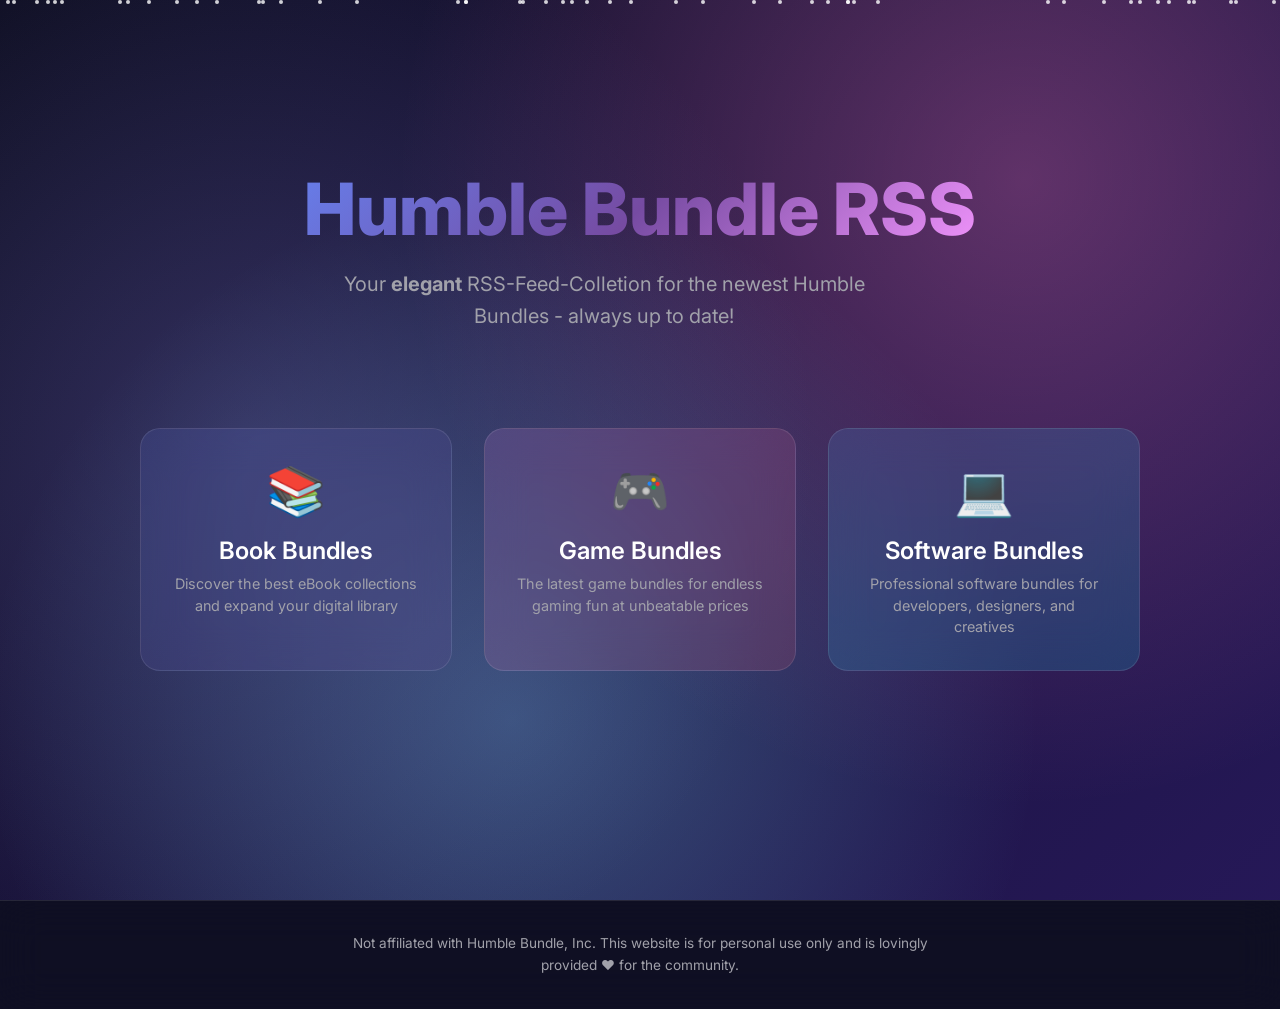
==== docs/index.html @ 6a2f8f42 "Update index.html" ====
<!DOCTYPE html>
<html lang="de">
<head>
    <meta charset="UTF-8">
    <meta name="viewport" content="width=device-width, initial-scale=1.0">
    <title>Humble Bundle RSS Feed</title>
    <link rel="icon" type="image/svg+xml" href="data:image/svg+xml,<svg xmlns='http://www.w3.org/2000/svg' viewBox='0 0 100 100'><defs><linearGradient id='grad' x1='0%25' y1='0%25' x2='100%25' y2='100%25'><stop offset='0%25' style='stop-color:%23667eea;stop-opacity:1' /><stop offset='50%25' style='stop-color:%23764ba2;stop-opacity:1' /><stop offset='100%25' style='stop-color:%23f093fb;stop-opacity:1' /></linearGradient></defs><circle cx='50' cy='50' r='45' fill='url(%23grad)'/><text x='50' y='65' font-family='Arial,sans-serif' font-size='35' font-weight='bold' text-anchor='middle' fill='white'>📡</text></svg>">
    <link rel="alternate icon" type="image/png" href="[data-uri]">
    <link rel="apple-touch-icon" sizes="180x180" href="[data-uri]">
    
    <link href="https://fonts.googleapis.com/css2?family=Inter:wght@300;400;500;600;700;800&display=swap" rel="stylesheet">
    <style>
        * {
            margin: 0;
            padding: 0;
            box-sizing: border-box;
        }

        :root {
            --primary: #6366f1;
            --secondary: #8b5cf6;
            --accent: #06b6d4;
            --bg-dark: #0f0f23;
            --bg-card: rgba(255, 255, 255, 0.08);
            --text-primary: #ffffff;
            --text-secondary: #a1a1aa;
            --gradient-1: linear-gradient(135deg, #667eea 0%, #764ba2 100%);
            --gradient-2: linear-gradient(135deg, #f093fb 0%, #f5576c 100%);
            --gradient-3: linear-gradient(135deg, #4facfe 0%, #00f2fe 100%);
        }

        body {
            font-family: 'Inter', sans-serif;
            background: var(--bg-dark);
            color: var(--text-primary);
            overflow-x: hidden;
            min-height: 100vh;
            position: relative;
        }

        /* Animated Background */
        .bg-animation {
            position: fixed;
            top: 0;
            left: 0;
            width: 100%;
            height: 100%;
            z-index: -1;
            background: linear-gradient(-45deg, #0f0f23, #1a1a3a, #2d1b69, #0f0f23);
            background-size: 400% 400%;
            animation: gradientShift 15s ease infinite;
        }

        .bg-animation::before {
            content: '';
            position: absolute;
            top: 0;
            left: 0;
            width: 100%;
            height: 100%;
            background-image: 
                radial-gradient(circle at 20% 50%, rgba(120, 119, 198, 0.3) 0%, transparent 50%),
                radial-gradient(circle at 80% 20%, rgba(255, 119, 198, 0.3) 0%, transparent 50%),
                radial-gradient(circle at 40% 80%, rgba(120, 219, 255, 0.3) 0%, transparent 50%);
            animation: float 20s ease-in-out infinite;
        }

        @keyframes gradientShift {
            0% { background-position: 0% 50%; }
            50% { background-position: 100% 50%; }
            100% { background-position: 0% 50%; }
        }

        @keyframes float {
            0%, 100% { transform: translateY(0px) rotate(0deg); }
            33% { transform: translateY(-20px) rotate(1deg); }
            66% { transform: translateY(10px) rotate(-1deg); }
        }

        /* Floating Particles */
        .particles {
            position: fixed;
            top: 0;
            left: 0;
            width: 100%;
            height: 100%;
            z-index: -1;
        }

        .particle {
            position: absolute;
            width: 4px;
            height: 4px;
            background: rgba(255, 255, 255, 0.8);
            border-radius: 50%;
            animation: floatParticle 10s linear infinite;
        }

        @keyframes floatParticle {
            0% {
                transform: translateY(100vh) rotate(0deg);
                opacity: 0;
            }
            10% {
                opacity: 1;
            }
            90% {
                opacity: 1;
            }
            100% {
                transform: translateY(-100px) rotate(360deg);
                opacity: 0;
            }
        }

        /* Main Container */
        .container {
            min-height: 100vh;
            display: flex;
            flex-direction: column;
            align-items: center;
            justify-content: center;
            padding: 2rem;
            position: relative;
        }

        /* Header */
        .header {
            text-align: center;
            margin-bottom: 4rem;
            position: relative;
        }

        .logo {
            font-size: clamp(2.5rem, 8vw, 4.5rem);
            font-weight: 800;
            background: linear-gradient(135deg, #667eea 0%, #764ba2 50%, #f093fb 100%);
            background-clip: text;
            -webkit-background-clip: text;
            -webkit-text-fill-color: transparent;
            margin-bottom: 1rem;
            animation: glow 3s ease-in-out infinite alternate;
            position: relative;
        }

        .logo::after {
            content: '';
            position: absolute;
            top: 0;
            left: 0;
            right: 0;
            bottom: 0;
            background: linear-gradient(135deg, #667eea 0%, #764ba2 50%, #f093fb 100%);
            background-clip: text;
            -webkit-background-clip: text;
            -webkit-text-fill-color: transparent;
            filter: blur(20px);
            opacity: 0.5;
            z-index: -1;
        }

        @keyframes glow {
            0% { text-shadow: 0 0 20px rgba(102, 126, 234, 0.5); }
            100% { text-shadow: 0 0 40px rgba(102, 126, 234, 0.8), 0 0 60px rgba(118, 75, 162, 0.6); }
        }

        .subtitle {
            font-size: clamp(1rem, 4vw, 1.25rem);
            color: var(--text-secondary);
            margin-bottom: 2rem;
            font-weight: 400;
            line-height: 1.6;
            max-width: 600px;
        }

        /* RSS Cards */
        .rss-grid {
            display: grid;
            grid-template-columns: repeat(auto-fit, minmax(280px, 1fr));
            gap: 2rem;
            max-width: 1000px;
            width: 100%;
            margin-bottom: 4rem;
        }

        .rss-card {
            background: var(--bg-card);
            backdrop-filter: blur(20px);
            border: 1px solid rgba(255, 255, 255, 0.1);
            border-radius: 20px;
            padding: 2rem;
            text-align: center;
            position: relative;
            overflow: hidden;
            transition: all 0.4s cubic-bezier(0.25, 0.46, 0.45, 0.94);
            cursor: pointer;
            text-decoration: none;
            color: inherit;
        }

        .rss-card::before {
            content: '';
            position: absolute;
            top: 0;
            left: 0;
            right: 0;
            bottom: 0;
            background: linear-gradient(135deg, rgba(102, 126, 234, 0.1) 0%, rgba(118, 75, 162, 0.1) 50%, rgba(240, 147, 251, 0.1) 100%);
            opacity: 0;
            transition: opacity 0.4s ease;
            z-index: -1;
        }

        .rss-card:hover::before {
            opacity: 1;
        }

        .rss-card:hover {
            transform: translateY(-10px) scale(1.02);
            border-color: rgba(102, 126, 234, 0.5);
            box-shadow: 
                0 20px 40px rgba(0, 0, 0, 0.3),
                0 0 0 1px rgba(102, 126, 234, 0.2),
                inset 0 0 0 1px rgba(255, 255, 255, 0.1);
        }

        .rss-card:nth-child(1) {
            background: linear-gradient(135deg, rgba(102, 126, 234, 0.15) 0%, rgba(118, 75, 162, 0.15) 100%);
        }

        .rss-card:nth-child(2) {
            background: linear-gradient(135deg, rgba(240, 147, 251, 0.15) 0%, rgba(245, 87, 108, 0.15) 100%);
        }

        .rss-card:nth-child(3) {
            background: linear-gradient(135deg, rgba(79, 172, 254, 0.15) 0%, rgba(0, 242, 254, 0.15) 100%);
        }

        .card-icon {
            font-size: 3rem;
            margin-bottom: 1rem;
            display: block;
            animation: bounce 2s infinite;
        }

        @keyframes bounce {
            0%, 20%, 50%, 80%, 100% { transform: translateY(0); }
            40% { transform: translateY(-10px); }
            60% { transform: translateY(-5px); }
        }

        .card-title {
            font-size: 1.5rem;
            font-weight: 600;
            margin-bottom: 0.5rem;
            color: var(--text-primary);
        }

        .card-description {
            color: var(--text-secondary);
            font-size: 0.9rem;
            line-height: 1.5;
        }

        /* Footer */
        .footer {
            position: relative;
            padding: 2rem;
            text-align: center;
            border-top: 1px solid rgba(255, 255, 255, 0.1);
            backdrop-filter: blur(20px);
            width: 100%;
            margin-top: auto;
        }

        .footer-text {
            color: var(--text-secondary);
            font-size: 0.85rem;
            max-width: 600px;
            margin: 0 auto;
            line-height: 1.6;
        }

        /* Responsive Design */
        @media (max-width: 768px) {
            .container {
                padding: 1rem;
            }
            
            .rss-grid {
                grid-template-columns: 1fr;
                gap: 1.5rem;
            }
            
            .rss-card {
                padding: 1.5rem;
            }
        }

        /* Scroll Animations */
        @keyframes fadeInUp {
            from {
                opacity: 0;
                transform: translateY(30px);
            }
            to {
                opacity: 1;
                transform: translateY(0);
            }
        }

        .fade-in-up {
            animation: fadeInUp 0.8s ease-out forwards;
        }

        /* Additional Visual Effects */
        .glow-effect {
            position: relative;
        }

        .glow-effect::after {
            content: '';
            position: absolute;
            top: -2px;
            left: -2px;
            right: -2px;
            bottom: -2px;
            background: linear-gradient(45deg, #667eea, #764ba2, #f093fb, #667eea);
            border-radius: 22px;
            z-index: -1;
            opacity: 0;
            transition: opacity 0.4s ease;
            animation: rotate 4s linear infinite;
        }

        .rss-card:hover .glow-effect::after {
            opacity: 0.7;
        }

        @keyframes rotate {
            0% { transform: rotate(0deg); }
            100% { transform: rotate(360deg); }
        }
    </style>
</head>
<body>
    <div class="bg-animation"></div>
    
    <div class="particles" id="particles"></div>

    <div class="container">
        <header class="header fade-in-up">
            <h1 class="logo">Humble Bundle RSS</h1>
            <p class="subtitle">
                Your <strong>elegant</strong> RSS-Feed-Colletion for the newest 
                Humble Bundles - always up to date!
            </p>
        </header>

        <div class="rss-grid">
            <a href="./books.rss" class="rss-card glow-effect fade-in-up">
                <span class="card-icon">📚</span>
                <h3 class="card-title">Book Bundles</h3>
                <p class="card-description">
                    Discover the best eBook collections and expand your digital library
                </p>
            </a>

            <a href="./games.rss" class="rss-card glow-effect fade-in-up">
                <span class="card-icon">🎮</span>
                <h3 class="card-title">Game Bundles</h3>
                <p class="card-description">
                    The latest game bundles for endless gaming fun at unbeatable prices
                </p>
            </a>

            <a href="./software.rss" class="rss-card glow-effect fade-in-up">
                <span class="card-icon">💻</span>
                <h3 class="card-title">Software Bundles</h3>
                <p class="card-description">
                    Professional software bundles for developers, designers, and creatives
                </p>
            </a>
        </div>
    </div>

    <footer class="footer">
        <p class="footer-text">
            Not affiliated with Humble Bundle, Inc. This website is for personal use only
            and is lovingly provided ❤️ for the community.
        </p>
    </footer>

    <script>
        // Animated Particles
        function createParticles() {
            const particlesContainer = document.getElementById('particles');
            const particleCount = 50;

            for (let i = 0; i < particleCount; i++) {
                const particle = document.createElement('div');
                particle.className = 'particle';
                particle.style.left = Math.random() * 100 + '%';
                particle.style.animationDelay = Math.random() * 10 + 's';
                particle.style.animationDuration = (Math.random() * 10 + 5) + 's';
                particlesContainer.appendChild(particle);
            }
        }

        // Scroll Animations
        function animateOnScroll() {
            const elements = document.querySelectorAll('.fade-in-up');
            const observer = new IntersectionObserver((entries) => {
                entries.forEach(entry => {
                    if (entry.isIntersecting) {
                        entry.target.style.animationPlayState = 'running';
                    }
                });
            });

            elements.forEach(el => {
                observer.observe(el);
            });
        }

        // Parallax Effect for Background
        function parallaxEffect() {
            const bgAnimation = document.querySelector('.bg-animation');
            let ticking = false;

            function updateParallax() {
                const scrolled = window.pageYOffset;
                const parallax = scrolled * 0.5;
                bgAnimation.style.transform = `translateY(${parallax}px)`;
                ticking = false;
            }

            function requestTick() {
                if (!ticking) {
                    requestAnimationFrame(updateParallax);
                    ticking = true;
                }
            }

            window.addEventListener('scroll', requestTick);
        }

        // Mouse Movement Effect
        function mouseMovementEffect() {
            const cards = document.querySelectorAll('.rss-card');
            
            cards.forEach(card => {
                card.addEventListener('mousemove', (e) => {
                    const rect = card.getBoundingClientRect();
                    const x = e.clientX - rect.left;
                    const y = e.clientY - rect.top;
                    
                    const centerX = rect.width / 2;
                    const centerY = rect.height / 2;
                    
                    const rotateX = (y - centerY) / 10;
                    const rotateY = (centerX - x) / 10;
                    
                    card.style.transform = `perspective(1000px) rotateX(${rotateX}deg) rotateY(${rotateY}deg) translateY(-10px) scale(1.02)`;
                });
                
                card.addEventListener('mouseleave', () => {
                    card.style.transform = '';
                });
            });
        }

        // Initialize all effects
        document.addEventListener('DOMContentLoaded', () => {
            createParticles();
            animateOnScroll();
            parallaxEffect();
            mouseMovementEffect();
        });

        // Performance optimization
        let resizeTimer;
        window.addEventListener('resize', () => {
            clearTimeout(resizeTimer);
            resizeTimer = setTimeout(() => {
                // Reinitialize effects on resize if needed
            }, 250);
        });
    </script>
</body>
</html>
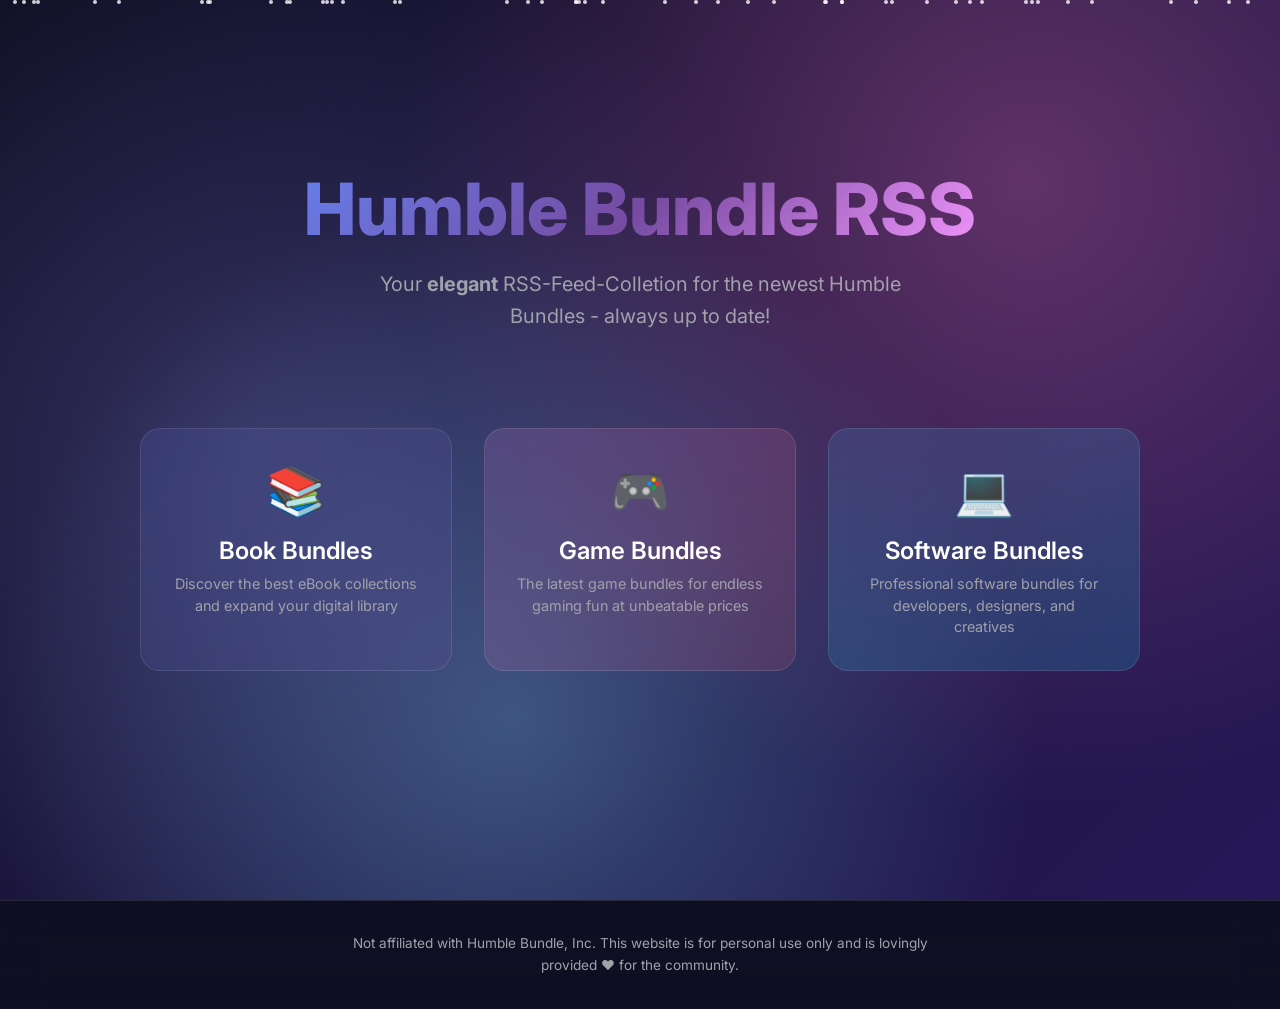
==== commit 49f8ceb3: "Update index.html" ====
--- a/docs/index.html
+++ b/docs/index.html
@@ -171,6 +171,9 @@
             font-weight: 400;
             line-height: 1.6;
             max-width: 600px;
+            margin-left: auto;
+            margin-right: auto;
+            text-align:center;
         }
 
         /* RSS Cards */
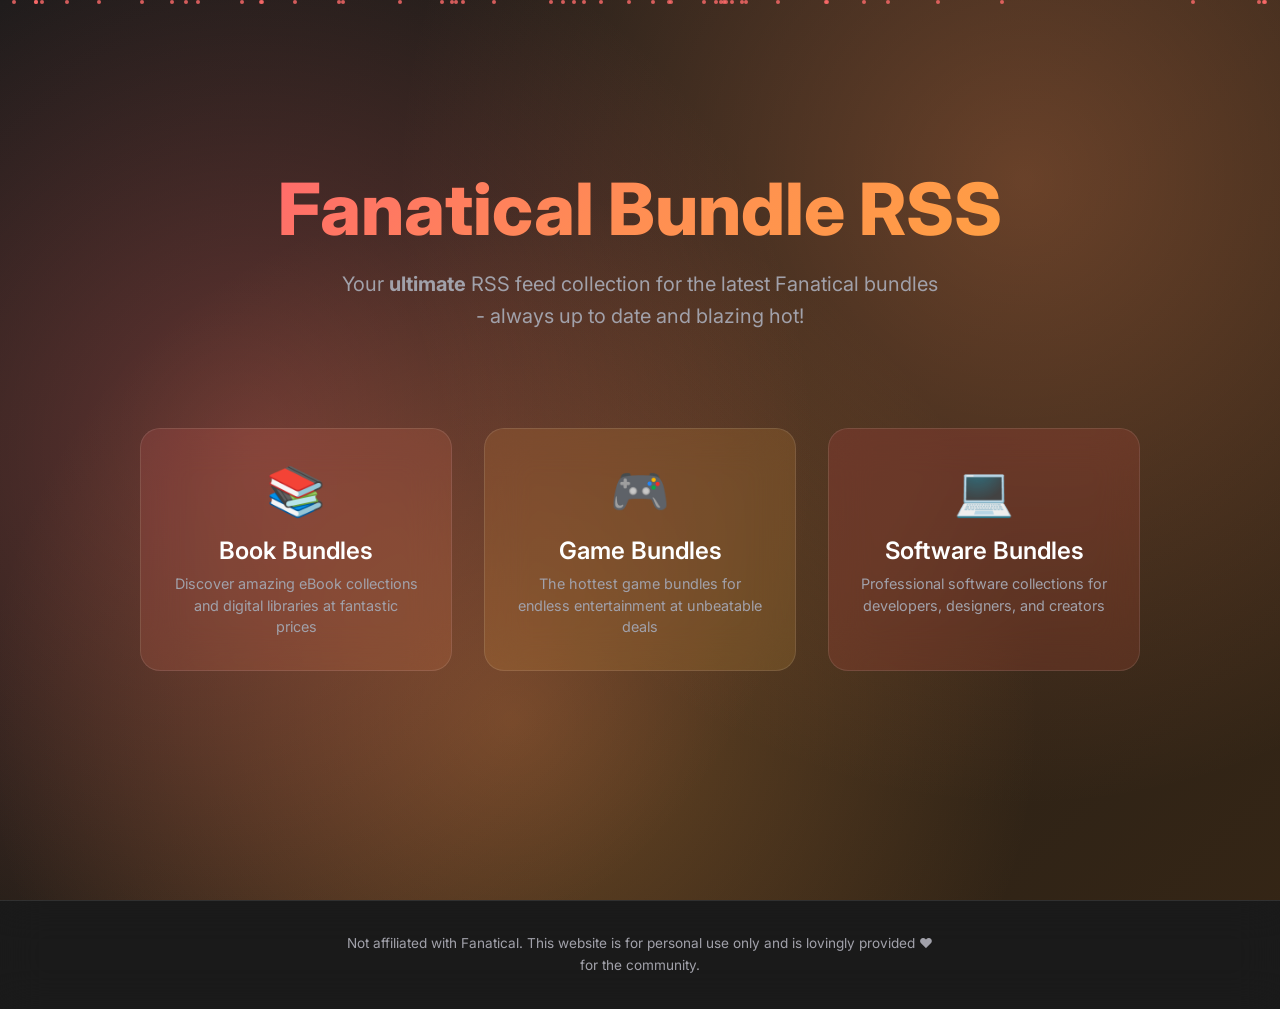
==== commit 507d5c1f: "Update index.html" ====
--- a/docs/index.html
+++ b/docs/index.html
@@ -1,10 +1,10 @@
 <!DOCTYPE html>
-<html lang="de">
+<html lang="en">
 <head>
     <meta charset="UTF-8">
     <meta name="viewport" content="width=device-width, initial-scale=1.0">
-    <title>Humble Bundle RSS Feed</title>
-    <link rel="icon" type="image/svg+xml" href="data:image/svg+xml,<svg xmlns='http://www.w3.org/2000/svg' viewBox='0 0 100 100'><defs><linearGradient id='grad' x1='0%25' y1='0%25' x2='100%25' y2='100%25'><stop offset='0%25' style='stop-color:%23667eea;stop-opacity:1' /><stop offset='50%25' style='stop-color:%23764ba2;stop-opacity:1' /><stop offset='100%25' style='stop-color:%23f093fb;stop-opacity:1' /></linearGradient></defs><circle cx='50' cy='50' r='45' fill='url(%23grad)'/><text x='50' y='65' font-family='Arial,sans-serif' font-size='35' font-weight='bold' text-anchor='middle' fill='white'>📡</text></svg>">
+    <title>Fanatical Bundle RSS Feed</title>
+    <link rel="icon" type="image/svg+xml" href="data:image/svg+xml,<svg xmlns='http://www.w3.org/2000/svg' viewBox='0 0 100 100'><defs><linearGradient id='grad' x1='0%25' y1='0%25' x2='100%25' y2='100%25'><stop offset='0%25' style='stop-color:%23ff6b6b;stop-opacity:1' /><stop offset='50%25' style='stop-color:%23ff8e53;stop-opacity:1' /><stop offset='100%25' style='stop-color:%23ff9f43;stop-opacity:1' /></linearGradient></defs><circle cx='50' cy='50' r='45' fill='url(%23grad)'/><text x='50' y='65' font-family='Arial,sans-serif' font-size='35' font-weight='bold' text-anchor='middle' fill='white'>🔥</text></svg>">
     <link rel="alternate icon" type="image/png" href="[data-uri]">
     <link rel="apple-touch-icon" sizes="180x180" href="[data-uri]">
     
@@ -17,16 +17,16 @@
         }
 
         :root {
-            --primary: #6366f1;
-            --secondary: #8b5cf6;
-            --accent: #06b6d4;
-            --bg-dark: #0f0f23;
+            --primary: #ff6b6b;
+            --secondary: #ff8e53;
+            --accent: #ff9f43;
+            --bg-dark: #1a1a1a;
             --bg-card: rgba(255, 255, 255, 0.08);
             --text-primary: #ffffff;
             --text-secondary: #a1a1aa;
-            --gradient-1: linear-gradient(135deg, #667eea 0%, #764ba2 100%);
-            --gradient-2: linear-gradient(135deg, #f093fb 0%, #f5576c 100%);
-            --gradient-3: linear-gradient(135deg, #4facfe 0%, #00f2fe 100%);
+            --gradient-1: linear-gradient(135deg, #ff6b6b 0%, #ff8e53 100%);
+            --gradient-2: linear-gradient(135deg, #ff9f43 0%, #ffc048 100%);
+            --gradient-3: linear-gradient(135deg, #ff4757 0%, #ff6348 100%);
         }
 
         body {
@@ -46,7 +46,7 @@
             width: 100%;
             height: 100%;
             z-index: -1;
-            background: linear-gradient(-45deg, #0f0f23, #1a1a3a, #2d1b69, #0f0f23);
+            background: linear-gradient(-45deg, #1a1a1a, #2d1b1b, #3d2914, #1a1a1a);
             background-size: 400% 400%;
             animation: gradientShift 15s ease infinite;
         }
@@ -59,9 +59,9 @@
             width: 100%;
             height: 100%;
             background-image: 
-                radial-gradient(circle at 20% 50%, rgba(120, 119, 198, 0.3) 0%, transparent 50%),
-                radial-gradient(circle at 80% 20%, rgba(255, 119, 198, 0.3) 0%, transparent 50%),
-                radial-gradient(circle at 40% 80%, rgba(120, 219, 255, 0.3) 0%, transparent 50%);
+                radial-gradient(circle at 20% 50%, rgba(255, 107, 107, 0.3) 0%, transparent 50%),
+                radial-gradient(circle at 80% 20%, rgba(255, 142, 83, 0.3) 0%, transparent 50%),
+                radial-gradient(circle at 40% 80%, rgba(255, 159, 67, 0.3) 0%, transparent 50%);
             animation: float 20s ease-in-out infinite;
         }
 
@@ -91,7 +91,7 @@
             position: absolute;
             width: 4px;
             height: 4px;
-            background: rgba(255, 255, 255, 0.8);
+            background: rgba(255, 107, 107, 0.8);
             border-radius: 50%;
             animation: floatParticle 10s linear infinite;
         }
@@ -134,7 +134,7 @@
         .logo {
             font-size: clamp(2.5rem, 8vw, 4.5rem);
             font-weight: 800;
-            background: linear-gradient(135deg, #667eea 0%, #764ba2 50%, #f093fb 100%);
+            background: linear-gradient(135deg, #ff6b6b 0%, #ff8e53 50%, #ff9f43 100%);
             background-clip: text;
             -webkit-background-clip: text;
             -webkit-text-fill-color: transparent;
@@ -150,7 +150,7 @@
             left: 0;
             right: 0;
             bottom: 0;
-            background: linear-gradient(135deg, #667eea 0%, #764ba2 50%, #f093fb 100%);
+            background: linear-gradient(135deg, #ff6b6b 0%, #ff8e53 50%, #ff9f43 100%);
             background-clip: text;
             -webkit-background-clip: text;
             -webkit-text-fill-color: transparent;
@@ -160,8 +160,8 @@
         }
 
         @keyframes glow {
-            0% { text-shadow: 0 0 20px rgba(102, 126, 234, 0.5); }
-            100% { text-shadow: 0 0 40px rgba(102, 126, 234, 0.8), 0 0 60px rgba(118, 75, 162, 0.6); }
+            0% { text-shadow: 0 0 20px rgba(255, 107, 107, 0.5); }
+            100% { text-shadow: 0 0 40px rgba(255, 107, 107, 0.8), 0 0 60px rgba(255, 142, 83, 0.6); }
         }
 
         .subtitle {
@@ -173,7 +173,7 @@
             max-width: 600px;
             margin-left: auto;
             margin-right: auto;
-            text-align:center;
+            text-align: center;
         }
 
         /* RSS Cards */
@@ -208,7 +208,7 @@
             left: 0;
             right: 0;
             bottom: 0;
-            background: linear-gradient(135deg, rgba(102, 126, 234, 0.1) 0%, rgba(118, 75, 162, 0.1) 50%, rgba(240, 147, 251, 0.1) 100%);
+            background: linear-gradient(135deg, rgba(255, 107, 107, 0.1) 0%, rgba(255, 142, 83, 0.1) 50%, rgba(255, 159, 67, 0.1) 100%);
             opacity: 0;
             transition: opacity 0.4s ease;
             z-index: -1;
@@ -220,23 +220,23 @@
 
         .rss-card:hover {
             transform: translateY(-10px) scale(1.02);
-            border-color: rgba(102, 126, 234, 0.5);
+            border-color: rgba(255, 107, 107, 0.5);
             box-shadow: 
                 0 20px 40px rgba(0, 0, 0, 0.3),
-                0 0 0 1px rgba(102, 126, 234, 0.2),
+                0 0 0 1px rgba(255, 107, 107, 0.2),
                 inset 0 0 0 1px rgba(255, 255, 255, 0.1);
         }
 
         .rss-card:nth-child(1) {
-            background: linear-gradient(135deg, rgba(102, 126, 234, 0.15) 0%, rgba(118, 75, 162, 0.15) 100%);
+            background: linear-gradient(135deg, rgba(255, 107, 107, 0.15) 0%, rgba(255, 142, 83, 0.15) 100%);
         }
 
         .rss-card:nth-child(2) {
-            background: linear-gradient(135deg, rgba(240, 147, 251, 0.15) 0%, rgba(245, 87, 108, 0.15) 100%);
+            background: linear-gradient(135deg, rgba(255, 159, 67, 0.15) 0%, rgba(255, 192, 72, 0.15) 100%);
         }
 
         .rss-card:nth-child(3) {
-            background: linear-gradient(135deg, rgba(79, 172, 254, 0.15) 0%, rgba(0, 242, 254, 0.15) 100%);
+            background: linear-gradient(135deg, rgba(255, 71, 87, 0.15) 0%, rgba(255, 99, 72, 0.15) 100%);
         }
 
         .card-icon {
@@ -328,7 +328,7 @@
             left: -2px;
             right: -2px;
             bottom: -2px;
-            background: linear-gradient(45deg, #667eea, #764ba2, #f093fb, #667eea);
+            background: linear-gradient(45deg, #ff6b6b, #ff8e53, #ff9f43, #ff6b6b);
             border-radius: 22px;
             z-index: -1;
             opacity: 0;
@@ -353,35 +353,35 @@
 
     <div class="container">
         <header class="header fade-in-up">
-            <h1 class="logo">Humble Bundle RSS</h1>
+            <h1 class="logo">Fanatical Bundle RSS</h1>
             <p class="subtitle">
-                Your <strong>elegant</strong> RSS-Feed-Colletion for the newest 
-                Humble Bundles - always up to date!
+                Your <strong>ultimate</strong> RSS feed collection for the latest 
+                Fanatical bundles - always up to date and blazing hot!
             </p>
         </header>
 
         <div class="rss-grid">
-            <a href="./books.rss" class="rss-card glow-effect fade-in-up">
+            <a href="books.rss" class="rss-card glow-effect fade-in-up">
                 <span class="card-icon">📚</span>
                 <h3 class="card-title">Book Bundles</h3>
                 <p class="card-description">
-                    Discover the best eBook collections and expand your digital library
+                    Discover amazing eBook collections and digital libraries at fantastic prices
                 </p>
             </a>
 
-            <a href="./games.rss" class="rss-card glow-effect fade-in-up">
+            <a href="games.rss" class="rss-card glow-effect fade-in-up">
                 <span class="card-icon">🎮</span>
                 <h3 class="card-title">Game Bundles</h3>
                 <p class="card-description">
-                    The latest game bundles for endless gaming fun at unbeatable prices
+                    The hottest game bundles for endless entertainment at unbeatable deals
                 </p>
             </a>
 
-            <a href="./software.rss" class="rss-card glow-effect fade-in-up">
+            <a href="software.rss" class="rss-card glow-effect fade-in-up">
                 <span class="card-icon">💻</span>
                 <h3 class="card-title">Software Bundles</h3>
                 <p class="card-description">
-                    Professional software bundles for developers, designers, and creatives
+                    Professional software collections for developers, designers, and creators
                 </p>
             </a>
         </div>
@@ -389,7 +389,7 @@
 
     <footer class="footer">
         <p class="footer-text">
-            Not affiliated with Humble Bundle, Inc. This website is for personal use only
+            Not affiliated with Fanatical. This website is for personal use only
             and is lovingly provided ❤️ for the community.
         </p>
     </footer>
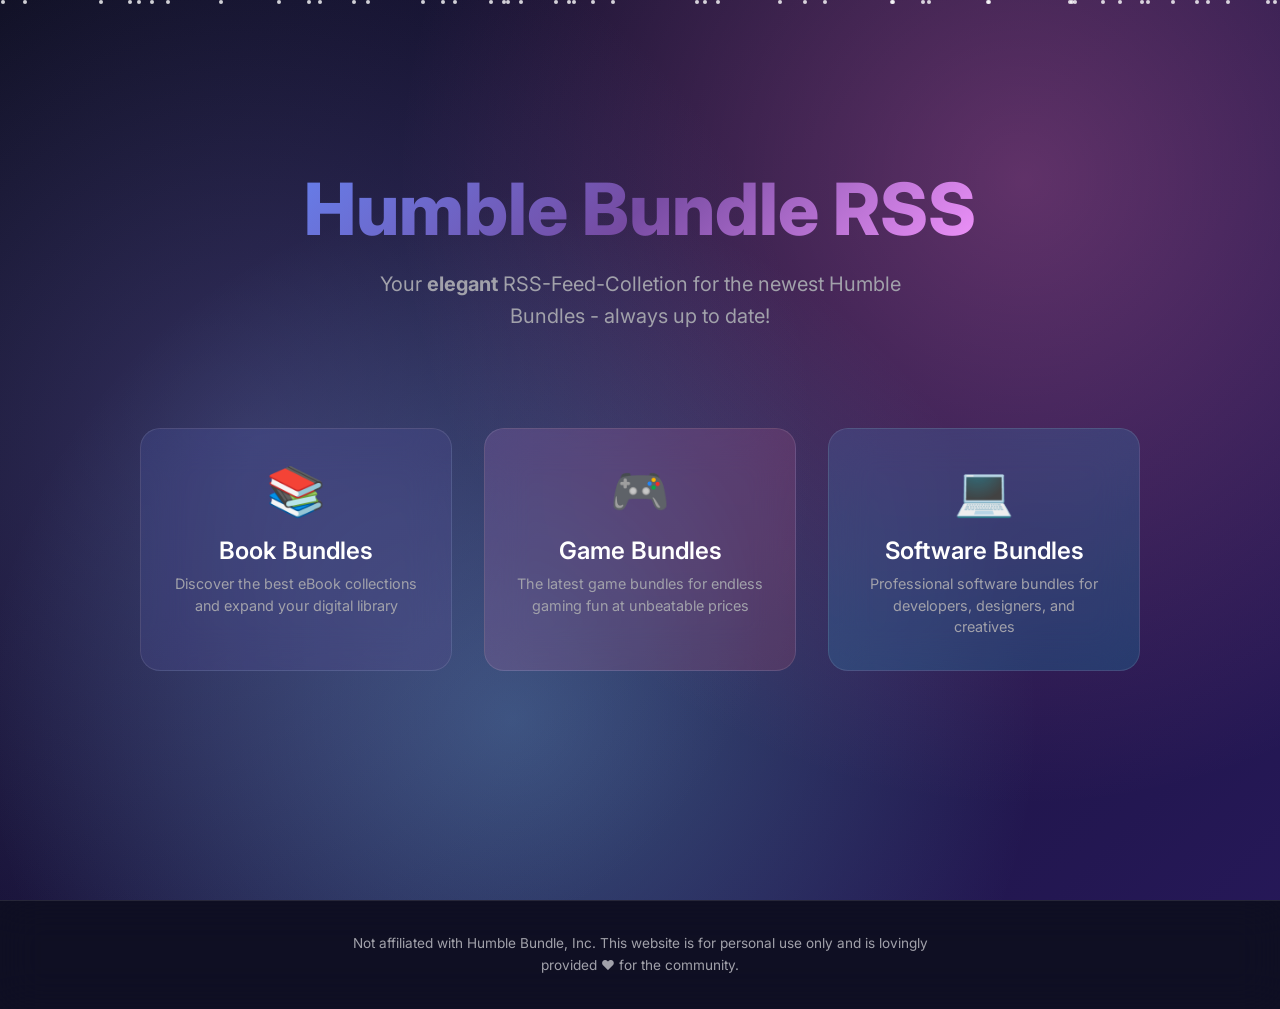
==== commit 02a8b002: "Update index.html" ====
--- a/docs/index.html
+++ b/docs/index.html
@@ -1,10 +1,10 @@
 <!DOCTYPE html>
-<html lang="en">
+<html lang="de">
 <head>
     <meta charset="UTF-8">
     <meta name="viewport" content="width=device-width, initial-scale=1.0">
-    <title>Fanatical Bundle RSS Feed</title>
-    <link rel="icon" type="image/svg+xml" href="data:image/svg+xml,<svg xmlns='http://www.w3.org/2000/svg' viewBox='0 0 100 100'><defs><linearGradient id='grad' x1='0%25' y1='0%25' x2='100%25' y2='100%25'><stop offset='0%25' style='stop-color:%23ff6b6b;stop-opacity:1' /><stop offset='50%25' style='stop-color:%23ff8e53;stop-opacity:1' /><stop offset='100%25' style='stop-color:%23ff9f43;stop-opacity:1' /></linearGradient></defs><circle cx='50' cy='50' r='45' fill='url(%23grad)'/><text x='50' y='65' font-family='Arial,sans-serif' font-size='35' font-weight='bold' text-anchor='middle' fill='white'>🔥</text></svg>">
+    <title>Humble Bundle RSS Feed</title>
+    <link rel="icon" type="image/svg+xml" href="data:image/svg+xml,<svg xmlns='http://www.w3.org/2000/svg' viewBox='0 0 100 100'><defs><linearGradient id='grad' x1='0%25' y1='0%25' x2='100%25' y2='100%25'><stop offset='0%25' style='stop-color:%23667eea;stop-opacity:1' /><stop offset='50%25' style='stop-color:%23764ba2;stop-opacity:1' /><stop offset='100%25' style='stop-color:%23f093fb;stop-opacity:1' /></linearGradient></defs><circle cx='50' cy='50' r='45' fill='url(%23grad)'/><text x='50' y='65' font-family='Arial,sans-serif' font-size='35' font-weight='bold' text-anchor='middle' fill='white'>📡</text></svg>">
     <link rel="alternate icon" type="image/png" href="[data-uri]">
     <link rel="apple-touch-icon" sizes="180x180" href="[data-uri]">
     
@@ -17,16 +17,16 @@
         }
 
         :root {
-            --primary: #ff6b6b;
-            --secondary: #ff8e53;
-            --accent: #ff9f43;
-            --bg-dark: #1a1a1a;
+            --primary: #6366f1;
+            --secondary: #8b5cf6;
+            --accent: #06b6d4;
+            --bg-dark: #0f0f23;
             --bg-card: rgba(255, 255, 255, 0.08);
             --text-primary: #ffffff;
             --text-secondary: #a1a1aa;
-            --gradient-1: linear-gradient(135deg, #ff6b6b 0%, #ff8e53 100%);
-            --gradient-2: linear-gradient(135deg, #ff9f43 0%, #ffc048 100%);
-            --gradient-3: linear-gradient(135deg, #ff4757 0%, #ff6348 100%);
+            --gradient-1: linear-gradient(135deg, #667eea 0%, #764ba2 100%);
+            --gradient-2: linear-gradient(135deg, #f093fb 0%, #f5576c 100%);
+            --gradient-3: linear-gradient(135deg, #4facfe 0%, #00f2fe 100%);
         }
 
         body {
@@ -46,7 +46,7 @@
             width: 100%;
             height: 100%;
             z-index: -1;
-            background: linear-gradient(-45deg, #1a1a1a, #2d1b1b, #3d2914, #1a1a1a);
+            background: linear-gradient(-45deg, #0f0f23, #1a1a3a, #2d1b69, #0f0f23);
             background-size: 400% 400%;
             animation: gradientShift 15s ease infinite;
         }
@@ -59,9 +59,9 @@
             width: 100%;
             height: 100%;
             background-image: 
-                radial-gradient(circle at 20% 50%, rgba(255, 107, 107, 0.3) 0%, transparent 50%),
-                radial-gradient(circle at 80% 20%, rgba(255, 142, 83, 0.3) 0%, transparent 50%),
-                radial-gradient(circle at 40% 80%, rgba(255, 159, 67, 0.3) 0%, transparent 50%);
+                radial-gradient(circle at 20% 50%, rgba(120, 119, 198, 0.3) 0%, transparent 50%),
+                radial-gradient(circle at 80% 20%, rgba(255, 119, 198, 0.3) 0%, transparent 50%),
+                radial-gradient(circle at 40% 80%, rgba(120, 219, 255, 0.3) 0%, transparent 50%);
             animation: float 20s ease-in-out infinite;
         }
 
@@ -91,7 +91,7 @@
             position: absolute;
             width: 4px;
             height: 4px;
-            background: rgba(255, 107, 107, 0.8);
+            background: rgba(255, 255, 255, 0.8);
             border-radius: 50%;
             animation: floatParticle 10s linear infinite;
         }
@@ -134,7 +134,7 @@
         .logo {
             font-size: clamp(2.5rem, 8vw, 4.5rem);
             font-weight: 800;
-            background: linear-gradient(135deg, #ff6b6b 0%, #ff8e53 50%, #ff9f43 100%);
+            background: linear-gradient(135deg, #667eea 0%, #764ba2 50%, #f093fb 100%);
             background-clip: text;
             -webkit-background-clip: text;
             -webkit-text-fill-color: transparent;
@@ -150,7 +150,7 @@
             left: 0;
             right: 0;
             bottom: 0;
-            background: linear-gradient(135deg, #ff6b6b 0%, #ff8e53 50%, #ff9f43 100%);
+            background: linear-gradient(135deg, #667eea 0%, #764ba2 50%, #f093fb 100%);
             background-clip: text;
             -webkit-background-clip: text;
             -webkit-text-fill-color: transparent;
@@ -160,8 +160,8 @@
         }
 
         @keyframes glow {
-            0% { text-shadow: 0 0 20px rgba(255, 107, 107, 0.5); }
-            100% { text-shadow: 0 0 40px rgba(255, 107, 107, 0.8), 0 0 60px rgba(255, 142, 83, 0.6); }
+            0% { text-shadow: 0 0 20px rgba(102, 126, 234, 0.5); }
+            100% { text-shadow: 0 0 40px rgba(102, 126, 234, 0.8), 0 0 60px rgba(118, 75, 162, 0.6); }
         }
 
         .subtitle {
@@ -173,7 +173,7 @@
             max-width: 600px;
             margin-left: auto;
             margin-right: auto;
-            text-align: center;
+            text-align:center;
         }
 
         /* RSS Cards */
@@ -208,7 +208,7 @@
             left: 0;
             right: 0;
             bottom: 0;
-            background: linear-gradient(135deg, rgba(255, 107, 107, 0.1) 0%, rgba(255, 142, 83, 0.1) 50%, rgba(255, 159, 67, 0.1) 100%);
+            background: linear-gradient(135deg, rgba(102, 126, 234, 0.1) 0%, rgba(118, 75, 162, 0.1) 50%, rgba(240, 147, 251, 0.1) 100%);
             opacity: 0;
             transition: opacity 0.4s ease;
             z-index: -1;
@@ -220,23 +220,23 @@
 
         .rss-card:hover {
             transform: translateY(-10px) scale(1.02);
-            border-color: rgba(255, 107, 107, 0.5);
+            border-color: rgba(102, 126, 234, 0.5);
             box-shadow: 
                 0 20px 40px rgba(0, 0, 0, 0.3),
-                0 0 0 1px rgba(255, 107, 107, 0.2),
+                0 0 0 1px rgba(102, 126, 234, 0.2),
                 inset 0 0 0 1px rgba(255, 255, 255, 0.1);
         }
 
         .rss-card:nth-child(1) {
-            background: linear-gradient(135deg, rgba(255, 107, 107, 0.15) 0%, rgba(255, 142, 83, 0.15) 100%);
+            background: linear-gradient(135deg, rgba(102, 126, 234, 0.15) 0%, rgba(118, 75, 162, 0.15) 100%);
         }
 
         .rss-card:nth-child(2) {
-            background: linear-gradient(135deg, rgba(255, 159, 67, 0.15) 0%, rgba(255, 192, 72, 0.15) 100%);
+            background: linear-gradient(135deg, rgba(240, 147, 251, 0.15) 0%, rgba(245, 87, 108, 0.15) 100%);
         }
 
         .rss-card:nth-child(3) {
-            background: linear-gradient(135deg, rgba(255, 71, 87, 0.15) 0%, rgba(255, 99, 72, 0.15) 100%);
+            background: linear-gradient(135deg, rgba(79, 172, 254, 0.15) 0%, rgba(0, 242, 254, 0.15) 100%);
         }
 
         .card-icon {
@@ -328,7 +328,7 @@
             left: -2px;
             right: -2px;
             bottom: -2px;
-            background: linear-gradient(45deg, #ff6b6b, #ff8e53, #ff9f43, #ff6b6b);
+            background: linear-gradient(45deg, #667eea, #764ba2, #f093fb, #667eea);
             border-radius: 22px;
             z-index: -1;
             opacity: 0;
@@ -353,35 +353,35 @@
 
     <div class="container">
         <header class="header fade-in-up">
-            <h1 class="logo">Fanatical Bundle RSS</h1>
+            <h1 class="logo">Humble Bundle RSS</h1>
             <p class="subtitle">
-                Your <strong>ultimate</strong> RSS feed collection for the latest 
-                Fanatical bundles - always up to date and blazing hot!
+                Your <strong>elegant</strong> RSS-Feed-Colletion for the newest 
+                Humble Bundles - always up to date!
             </p>
         </header>
 
         <div class="rss-grid">
-            <a href="books.rss" class="rss-card glow-effect fade-in-up">
+            <a href="./books.rss" class="rss-card glow-effect fade-in-up">
                 <span class="card-icon">📚</span>
                 <h3 class="card-title">Book Bundles</h3>
                 <p class="card-description">
-                    Discover amazing eBook collections and digital libraries at fantastic prices
+                    Discover the best eBook collections and expand your digital library
                 </p>
             </a>
 
-            <a href="games.rss" class="rss-card glow-effect fade-in-up">
+            <a href="./games.rss" class="rss-card glow-effect fade-in-up">
                 <span class="card-icon">🎮</span>
                 <h3 class="card-title">Game Bundles</h3>
                 <p class="card-description">
-                    The hottest game bundles for endless entertainment at unbeatable deals
+                    The latest game bundles for endless gaming fun at unbeatable prices
                 </p>
             </a>
 
-            <a href="software.rss" class="rss-card glow-effect fade-in-up">
+            <a href="./software.rss" class="rss-card glow-effect fade-in-up">
                 <span class="card-icon">💻</span>
                 <h3 class="card-title">Software Bundles</h3>
                 <p class="card-description">
-                    Professional software collections for developers, designers, and creators
+                    Professional software bundles for developers, designers, and creatives
                 </p>
             </a>
         </div>
@@ -389,7 +389,7 @@
 
     <footer class="footer">
         <p class="footer-text">
-            Not affiliated with Fanatical. This website is for personal use only
+            Not affiliated with Humble Bundle, Inc. This website is for personal use only
             and is lovingly provided ❤️ for the community.
         </p>
     </footer>
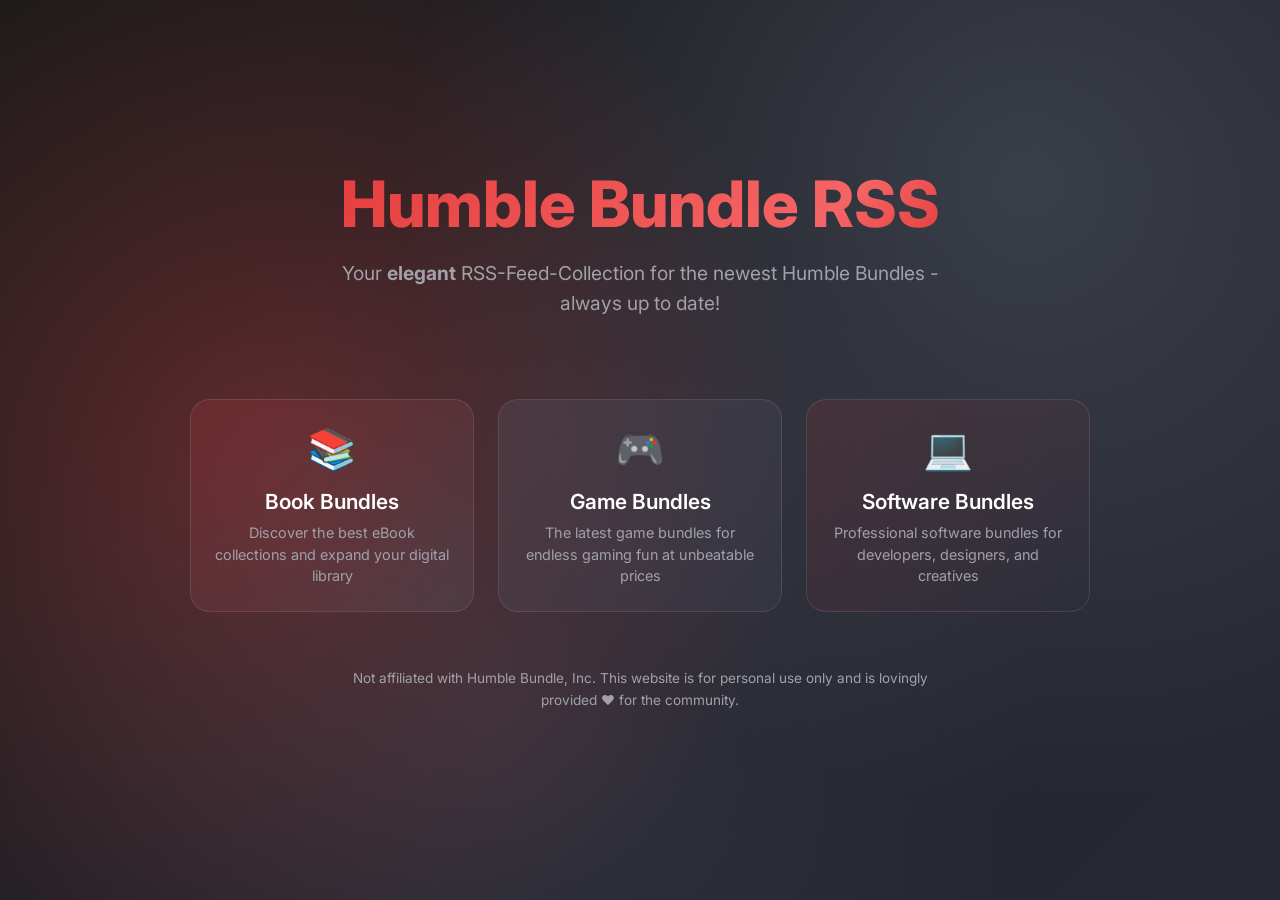
==== commit 2f74f7ef: "Update index.html" ====
--- a/docs/index.html
+++ b/docs/index.html
@@ -4,9 +4,7 @@
     <meta charset="UTF-8">
     <meta name="viewport" content="width=device-width, initial-scale=1.0">
     <title>Humble Bundle RSS Feed</title>
-    <link rel="icon" type="image/svg+xml" href="data:image/svg+xml,<svg xmlns='http://www.w3.org/2000/svg' viewBox='0 0 100 100'><defs><linearGradient id='grad' x1='0%25' y1='0%25' x2='100%25' y2='100%25'><stop offset='0%25' style='stop-color:%23667eea;stop-opacity:1' /><stop offset='50%25' style='stop-color:%23764ba2;stop-opacity:1' /><stop offset='100%25' style='stop-color:%23f093fb;stop-opacity:1' /></linearGradient></defs><circle cx='50' cy='50' r='45' fill='url(%23grad)'/><text x='50' y='65' font-family='Arial,sans-serif' font-size='35' font-weight='bold' text-anchor='middle' fill='white'>📡</text></svg>">
-    <link rel="alternate icon" type="image/png" href="[data-uri]">
-    <link rel="apple-touch-icon" sizes="180x180" href="[data-uri]">
+    <link rel="icon" type="image/svg+xml" href="data:image/svg+xml,<svg xmlns='http://www.w3.org/2000/svg' viewBox='0 0 100 100'><defs><linearGradient id='grad' x1='0%25' y1='0%25' x2='100%25' y2='100%25'><stop offset='0%25' style='stop-color:%23e53e3e;stop-opacity:1' /><stop offset='50%25' style='stop-color:%23718096;stop-opacity:1' /><stop offset='100%25' style='stop-color:%234a5568;stop-opacity:1' /></linearGradient></defs><circle cx='50' cy='50' r='45' fill='url(%23grad)'/><text x='50' y='65' font-family='Arial,sans-serif' font-size='35' font-weight='bold' text-anchor='middle' fill='white'>📡</text></svg>">
     
     <link href="https://fonts.googleapis.com/css2?family=Inter:wght@300;400;500;600;700;800&display=swap" rel="stylesheet">
     <style>
@@ -17,16 +15,16 @@
         }
 
         :root {
-            --primary: #6366f1;
-            --secondary: #8b5cf6;
-            --accent: #06b6d4;
-            --bg-dark: #0f0f23;
+            --primary: #e53e3e;
+            --secondary: #718096;
+            --accent: #4a5568;
+            --bg-dark: #1a1a1a;
             --bg-card: rgba(255, 255, 255, 0.08);
             --text-primary: #ffffff;
             --text-secondary: #a1a1aa;
-            --gradient-1: linear-gradient(135deg, #667eea 0%, #764ba2 100%);
-            --gradient-2: linear-gradient(135deg, #f093fb 0%, #f5576c 100%);
-            --gradient-3: linear-gradient(135deg, #4facfe 0%, #00f2fe 100%);
+            --gradient-1: linear-gradient(135deg, #e53e3e 0%, #718096 100%);
+            --gradient-2: linear-gradient(135deg, #718096 0%, #4a5568 100%);
+            --gradient-3: linear-gradient(135deg, #c53030 0%, #2d3748 100%);
         }
 
         body {
@@ -34,7 +32,7 @@
             background: var(--bg-dark);
             color: var(--text-primary);
             overflow-x: hidden;
-            min-height: 100vh;
+            height: 100vh;
             position: relative;
         }
 
@@ -46,7 +44,7 @@
             width: 100%;
             height: 100%;
             z-index: -1;
-            background: linear-gradient(-45deg, #0f0f23, #1a1a3a, #2d1b69, #0f0f23);
+            background: linear-gradient(-45deg, #1a1a1a, #2a1f1f, #2d2d3d, #1a1a1a);
             background-size: 400% 400%;
             animation: gradientShift 15s ease infinite;
         }
@@ -59,9 +57,9 @@
             width: 100%;
             height: 100%;
             background-image: 
-                radial-gradient(circle at 20% 50%, rgba(120, 119, 198, 0.3) 0%, transparent 50%),
-                radial-gradient(circle at 80% 20%, rgba(255, 119, 198, 0.3) 0%, transparent 50%),
-                radial-gradient(circle at 40% 80%, rgba(120, 219, 255, 0.3) 0%, transparent 50%);
+                radial-gradient(circle at 20% 50%, rgba(229, 62, 62, 0.3) 0%, transparent 50%),
+                radial-gradient(circle at 80% 20%, rgba(113, 128, 150, 0.3) 0%, transparent 50%),
+                radial-gradient(circle at 40% 80%, rgba(74, 85, 104, 0.3) 0%, transparent 50%);
             animation: float 20s ease-in-out infinite;
         }
 
@@ -91,31 +89,32 @@
             position: absolute;
             width: 4px;
             height: 4px;
-            background: rgba(255, 255, 255, 0.8);
+            background: rgba(229, 62, 62, 0.8);
             border-radius: 50%;
-            animation: floatParticle 10s linear infinite;
+            animation: floatParticle 12s linear infinite;
+            opacity: 0;
         }
 
         @keyframes floatParticle {
             0% {
-                transform: translateY(100vh) rotate(0deg);
+                transform: translateY(110vh) rotate(0deg);
                 opacity: 0;
             }
-            10% {
+            5% {
                 opacity: 1;
             }
-            90% {
+            95% {
                 opacity: 1;
             }
             100% {
-                transform: translateY(-100px) rotate(360deg);
+                transform: translateY(-50px) rotate(360deg);
                 opacity: 0;
             }
         }
 
         /* Main Container */
         .container {
-            min-height: 100vh;
+            height: 100vh;
             display: flex;
             flex-direction: column;
             align-items: center;
@@ -127,19 +126,19 @@
         /* Header */
         .header {
             text-align: center;
-            margin-bottom: 4rem;
+            margin-bottom: 3rem;
             position: relative;
         }
 
         .logo {
-            font-size: clamp(2.5rem, 8vw, 4.5rem);
+            font-size: clamp(2.5rem, 8vw, 4rem);
             font-weight: 800;
-            background: linear-gradient(135deg, #667eea 0%, #764ba2 50%, #f093fb 100%);
+            background: linear-gradient(135deg, #e53e3e 0%, #f56565 80%, #e53e3e 100%);
             background-clip: text;
             -webkit-background-clip: text;
             -webkit-text-fill-color: transparent;
             margin-bottom: 1rem;
-            animation: glow 3s ease-in-out infinite alternate;
+            animation: glow 3s ease-in-out infinite alternate, slideInDown 1s ease-out;
             position: relative;
         }
 
@@ -150,7 +149,7 @@
             left: 0;
             right: 0;
             bottom: 0;
-            background: linear-gradient(135deg, #667eea 0%, #764ba2 50%, #f093fb 100%);
+            background: linear-gradient(135deg, #e53e3e 0%, #f56565 80%, #e53e3e 100%);
             background-clip: text;
             -webkit-background-clip: text;
             -webkit-text-fill-color: transparent;
@@ -160,12 +159,23 @@
         }
 
         @keyframes glow {
-            0% { text-shadow: 0 0 20px rgba(102, 126, 234, 0.5); }
-            100% { text-shadow: 0 0 40px rgba(102, 126, 234, 0.8), 0 0 60px rgba(118, 75, 162, 0.6); }
+            0% { text-shadow: 0 0 20px rgba(229, 62, 62, 0.5); }
+            100% { text-shadow: 0 0 40px rgba(229, 62, 62, 0.8), 0 0 60px rgba(113, 128, 150, 0.6); }
+        }
+
+        @keyframes slideInDown {
+            0% {
+                opacity: 0;
+                transform: translateY(-50px);
+            }
+            100% {
+                opacity: 1;
+                transform: translateY(0);
+            }
         }
 
         .subtitle {
-            font-size: clamp(1rem, 4vw, 1.25rem);
+            font-size: clamp(1rem, 4vw, 1.2rem);
             color: var(--text-secondary);
             margin-bottom: 2rem;
             font-weight: 400;
@@ -173,17 +183,18 @@
             max-width: 600px;
             margin-left: auto;
             margin-right: auto;
-            text-align:center;
+            text-align: center;
+            animation: fadeInUp 1s ease-out 0.3s both;
         }
 
         /* RSS Cards */
         .rss-grid {
             display: grid;
-            grid-template-columns: repeat(auto-fit, minmax(280px, 1fr));
-            gap: 2rem;
-            max-width: 1000px;
+            grid-template-columns: repeat(auto-fit, minmax(250px, 1fr));
+            gap: 1.5rem;
+            max-width: 900px;
             width: 100%;
-            margin-bottom: 4rem;
+            margin-bottom: 2rem;
         }
 
         .rss-card {
@@ -191,7 +202,7 @@
             backdrop-filter: blur(20px);
             border: 1px solid rgba(255, 255, 255, 0.1);
             border-radius: 20px;
-            padding: 2rem;
+            padding: 1.5rem;
             text-align: center;
             position: relative;
             overflow: hidden;
@@ -199,6 +210,22 @@
             cursor: pointer;
             text-decoration: none;
             color: inherit;
+            animation: fadeInUp 0.8s ease-out both;
+        }
+
+        .rss-card:nth-child(1) {
+            animation-delay: 0.5s;
+            background: linear-gradient(135deg, rgba(229, 62, 62, 0.15) 0%, rgba(113, 128, 150, 0.15) 100%);
+        }
+
+        .rss-card:nth-child(2) {
+            animation-delay: 0.7s;
+            background: linear-gradient(135deg, rgba(113, 128, 150, 0.15) 0%, rgba(74, 85, 104, 0.15) 100%);
+        }
+
+        .rss-card:nth-child(3) {
+            animation-delay: 0.9s;
+            background: linear-gradient(135deg, rgba(197, 48, 48, 0.15) 0%, rgba(45, 55, 72, 0.15) 100%);
         }
 
         .rss-card::before {
@@ -208,7 +235,7 @@
             left: 0;
             right: 0;
             bottom: 0;
-            background: linear-gradient(135deg, rgba(102, 126, 234, 0.1) 0%, rgba(118, 75, 162, 0.1) 50%, rgba(240, 147, 251, 0.1) 100%);
+            background: linear-gradient(135deg, rgba(229, 62, 62, 0.1) 0%, rgba(113, 128, 150, 0.1) 50%, rgba(74, 85, 104, 0.1) 100%);
             opacity: 0;
             transition: opacity 0.4s ease;
             z-index: -1;
@@ -220,27 +247,15 @@
 
         .rss-card:hover {
             transform: translateY(-10px) scale(1.02);
-            border-color: rgba(102, 126, 234, 0.5);
+            border-color: rgba(229, 62, 62, 0.5);
             box-shadow: 
                 0 20px 40px rgba(0, 0, 0, 0.3),
-                0 0 0 1px rgba(102, 126, 234, 0.2),
+                0 0 0 1px rgba(229, 62, 62, 0.2),
                 inset 0 0 0 1px rgba(255, 255, 255, 0.1);
         }
 
-        .rss-card:nth-child(1) {
-            background: linear-gradient(135deg, rgba(102, 126, 234, 0.15) 0%, rgba(118, 75, 162, 0.15) 100%);
-        }
-
-        .rss-card:nth-child(2) {
-            background: linear-gradient(135deg, rgba(240, 147, 251, 0.15) 0%, rgba(245, 87, 108, 0.15) 100%);
-        }
-
-        .rss-card:nth-child(3) {
-            background: linear-gradient(135deg, rgba(79, 172, 254, 0.15) 0%, rgba(0, 242, 254, 0.15) 100%);
-        }
-
         .card-icon {
-            font-size: 3rem;
+            font-size: 2.5rem;
             margin-bottom: 1rem;
             display: block;
             animation: bounce 2s infinite;
@@ -253,7 +268,7 @@
         }
 
         .card-title {
-            font-size: 1.5rem;
+            font-size: 1.3rem;
             font-weight: 600;
             margin-bottom: 0.5rem;
             color: var(--text-primary);
@@ -268,12 +283,10 @@
         /* Footer */
         .footer {
             position: relative;
-            padding: 2rem;
+            padding: 1.5rem;
             text-align: center;
-            border-top: 1px solid rgba(255, 255, 255, 0.1);
-            backdrop-filter: blur(20px);
             width: 100%;
-            margin-top: auto;
+            animation: fadeInUp 1s ease-out 1.1s both;
         }
 
         .footer-text {
@@ -292,31 +305,31 @@
             
             .rss-grid {
                 grid-template-columns: 1fr;
-                gap: 1.5rem;
+                gap: 1rem;
             }
             
             .rss-card {
-                padding: 1.5rem;
-            }
-        }
-
-        /* Scroll Animations */
+                padding: 1.25rem;
+            }
+            
+            .header {
+                margin-bottom: 2rem;
+            }
+        }
+
+        /* Animations */
         @keyframes fadeInUp {
-            from {
+            0% {
                 opacity: 0;
                 transform: translateY(30px);
             }
-            to {
+            100% {
                 opacity: 1;
                 transform: translateY(0);
             }
         }
 
-        .fade-in-up {
-            animation: fadeInUp 0.8s ease-out forwards;
-        }
-
-        /* Additional Visual Effects */
+        /* Glow Effect */
         .glow-effect {
             position: relative;
         }
@@ -328,7 +341,7 @@
             left: -2px;
             right: -2px;
             bottom: -2px;
-            background: linear-gradient(45deg, #667eea, #764ba2, #f093fb, #667eea);
+            background: linear-gradient(45deg, #e53e3e, #718096, #4a5568, #e53e3e);
             border-radius: 22px;
             z-index: -1;
             opacity: 0;
@@ -352,16 +365,16 @@
     <div class="particles" id="particles"></div>
 
     <div class="container">
-        <header class="header fade-in-up">
+        <header class="header">
             <h1 class="logo">Humble Bundle RSS</h1>
             <p class="subtitle">
-                Your <strong>elegant</strong> RSS-Feed-Colletion for the newest 
+                Your <strong>elegant</strong> RSS-Feed-Collection for the newest 
                 Humble Bundles - always up to date!
             </p>
         </header>
 
         <div class="rss-grid">
-            <a href="./books.rss" class="rss-card glow-effect fade-in-up">
+            <a href="./books.rss" class="rss-card glow-effect">
                 <span class="card-icon">📚</span>
                 <h3 class="card-title">Book Bundles</h3>
                 <p class="card-description">
@@ -369,7 +382,7 @@
                 </p>
             </a>
 
-            <a href="./games.rss" class="rss-card glow-effect fade-in-up">
+            <a href="./games.rss" class="rss-card glow-effect">
                 <span class="card-icon">🎮</span>
                 <h3 class="card-title">Game Bundles</h3>
                 <p class="card-description">
@@ -377,7 +390,7 @@
                 </p>
             </a>
 
-            <a href="./software.rss" class="rss-card glow-effect fade-in-up">
+            <a href="./software.rss" class="rss-card glow-effect">
                 <span class="card-icon">💻</span>
                 <h3 class="card-title">Software Bundles</h3>
                 <p class="card-description">
@@ -385,67 +398,30 @@
                 </p>
             </a>
         </div>
+
+        <footer class="footer">
+            <p class="footer-text">
+                Not affiliated with Humble Bundle, Inc. This website is for personal use only
+                and is lovingly provided ❤️ for the community.
+            </p>
+        </footer>
     </div>
-
-    <footer class="footer">
-        <p class="footer-text">
-            Not affiliated with Humble Bundle, Inc. This website is for personal use only
-            and is lovingly provided ❤️ for the community.
-        </p>
-    </footer>
 
     <script>
         // Animated Particles
         function createParticles() {
             const particlesContainer = document.getElementById('particles');
-            const particleCount = 50;
+            const particleCount = 40;
 
             for (let i = 0; i < particleCount; i++) {
                 const particle = document.createElement('div');
                 particle.className = 'particle';
                 particle.style.left = Math.random() * 100 + '%';
-                particle.style.animationDelay = Math.random() * 10 + 's';
-                particle.style.animationDuration = (Math.random() * 10 + 5) + 's';
+                // Stagger particle start times more evenly
+                particle.style.animationDelay = (Math.random() * 12) + 's';
+                particle.style.animationDuration = (Math.random() * 4 + 8) + 's';
                 particlesContainer.appendChild(particle);
             }
-        }
-
-        // Scroll Animations
-        function animateOnScroll() {
-            const elements = document.querySelectorAll('.fade-in-up');
-            const observer = new IntersectionObserver((entries) => {
-                entries.forEach(entry => {
-                    if (entry.isIntersecting) {
-                        entry.target.style.animationPlayState = 'running';
-                    }
-                });
-            });
-
-            elements.forEach(el => {
-                observer.observe(el);
-            });
-        }
-
-        // Parallax Effect for Background
-        function parallaxEffect() {
-            const bgAnimation = document.querySelector('.bg-animation');
-            let ticking = false;
-
-            function updateParallax() {
-                const scrolled = window.pageYOffset;
-                const parallax = scrolled * 0.5;
-                bgAnimation.style.transform = `translateY(${parallax}px)`;
-                ticking = false;
-            }
-
-            function requestTick() {
-                if (!ticking) {
-                    requestAnimationFrame(updateParallax);
-                    ticking = true;
-                }
-            }
-
-            window.addEventListener('scroll', requestTick);
         }
 
         // Mouse Movement Effect
@@ -473,21 +449,10 @@
             });
         }
 
-        // Initialize all effects
+        // Initialize effects
         document.addEventListener('DOMContentLoaded', () => {
             createParticles();
-            animateOnScroll();
-            parallaxEffect();
             mouseMovementEffect();
-        });
-
-        // Performance optimization
-        let resizeTimer;
-        window.addEventListener('resize', () => {
-            clearTimeout(resizeTimer);
-            resizeTimer = setTimeout(() => {
-                // Reinitialize effects on resize if needed
-            }, 250);
         });
     </script>
 </body>
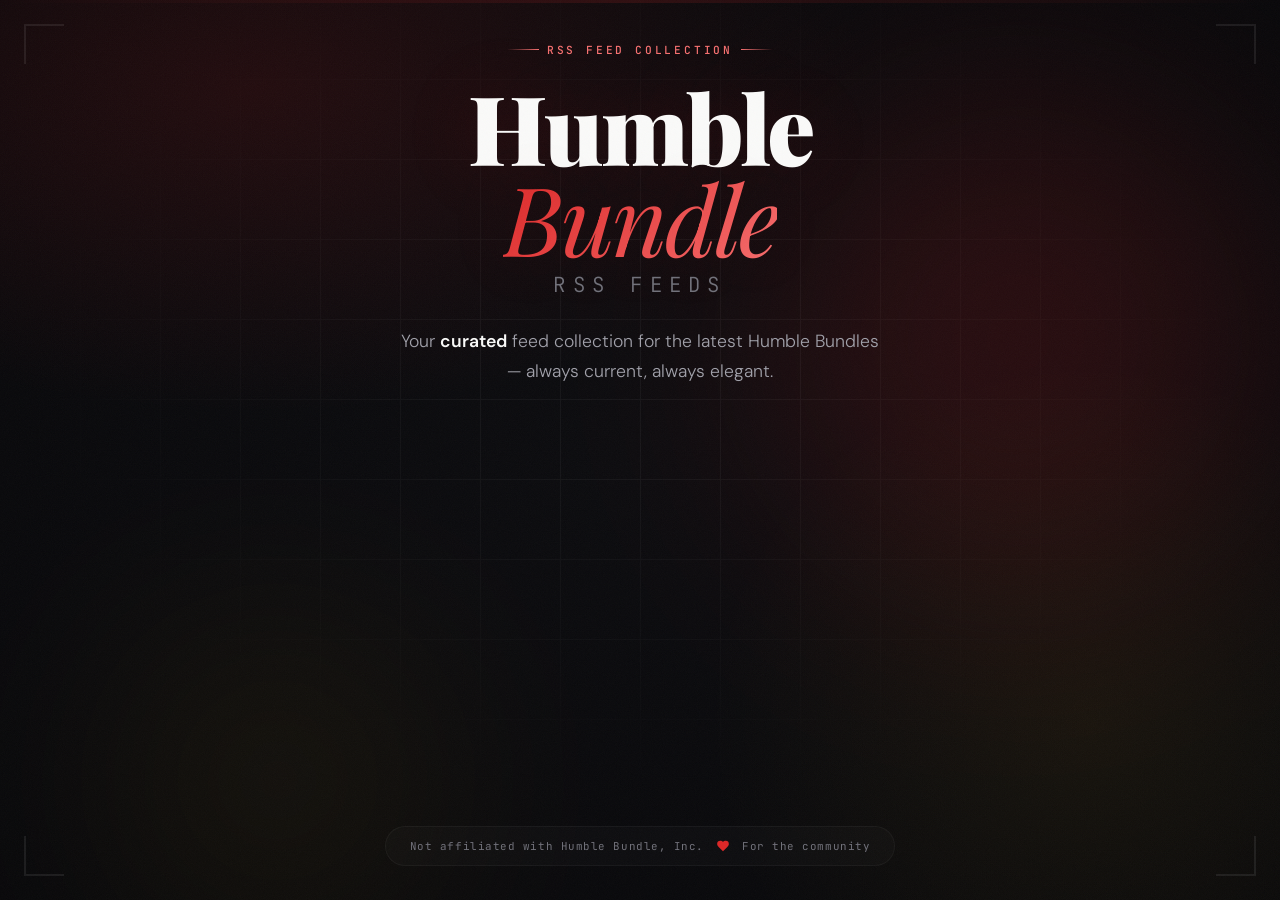
==== commit 55abcf5c: "Add files via upload" ====
--- a/docs/index.html
+++ b/docs/index.html
@@ -1,458 +1,137 @@
 <!DOCTYPE html>
-<html lang="de">
+<html lang="en">
 <head>
     <meta charset="UTF-8">
     <meta name="viewport" content="width=device-width, initial-scale=1.0">
-    <title>Humble Bundle RSS Feed</title>
-    <link rel="icon" type="image/svg+xml" href="data:image/svg+xml,<svg xmlns='http://www.w3.org/2000/svg' viewBox='0 0 100 100'><defs><linearGradient id='grad' x1='0%25' y1='0%25' x2='100%25' y2='100%25'><stop offset='0%25' style='stop-color:%23e53e3e;stop-opacity:1' /><stop offset='50%25' style='stop-color:%23718096;stop-opacity:1' /><stop offset='100%25' style='stop-color:%234a5568;stop-opacity:1' /></linearGradient></defs><circle cx='50' cy='50' r='45' fill='url(%23grad)'/><text x='50' y='65' font-family='Arial,sans-serif' font-size='35' font-weight='bold' text-anchor='middle' fill='white'>📡</text></svg>">
-    
-    <link href="https://fonts.googleapis.com/css2?family=Inter:wght@300;400;500;600;700;800&display=swap" rel="stylesheet">
-    <style>
-        * {
-            margin: 0;
-            padding: 0;
-            box-sizing: border-box;
-        }
-
-        :root {
-            --primary: #e53e3e;
-            --secondary: #718096;
-            --accent: #4a5568;
-            --bg-dark: #1a1a1a;
-            --bg-card: rgba(255, 255, 255, 0.08);
-            --text-primary: #ffffff;
-            --text-secondary: #a1a1aa;
-            --gradient-1: linear-gradient(135deg, #e53e3e 0%, #718096 100%);
-            --gradient-2: linear-gradient(135deg, #718096 0%, #4a5568 100%);
-            --gradient-3: linear-gradient(135deg, #c53030 0%, #2d3748 100%);
-        }
-
-        body {
-            font-family: 'Inter', sans-serif;
-            background: var(--bg-dark);
-            color: var(--text-primary);
-            overflow-x: hidden;
-            height: 100vh;
-            position: relative;
-        }
-
-        /* Animated Background */
-        .bg-animation {
-            position: fixed;
-            top: 0;
-            left: 0;
-            width: 100%;
-            height: 100%;
-            z-index: -1;
-            background: linear-gradient(-45deg, #1a1a1a, #2a1f1f, #2d2d3d, #1a1a1a);
-            background-size: 400% 400%;
-            animation: gradientShift 15s ease infinite;
-        }
-
-        .bg-animation::before {
-            content: '';
-            position: absolute;
-            top: 0;
-            left: 0;
-            width: 100%;
-            height: 100%;
-            background-image: 
-                radial-gradient(circle at 20% 50%, rgba(229, 62, 62, 0.3) 0%, transparent 50%),
-                radial-gradient(circle at 80% 20%, rgba(113, 128, 150, 0.3) 0%, transparent 50%),
-                radial-gradient(circle at 40% 80%, rgba(74, 85, 104, 0.3) 0%, transparent 50%);
-            animation: float 20s ease-in-out infinite;
-        }
-
-        @keyframes gradientShift {
-            0% { background-position: 0% 50%; }
-            50% { background-position: 100% 50%; }
-            100% { background-position: 0% 50%; }
-        }
-
-        @keyframes float {
-            0%, 100% { transform: translateY(0px) rotate(0deg); }
-            33% { transform: translateY(-20px) rotate(1deg); }
-            66% { transform: translateY(10px) rotate(-1deg); }
-        }
-
-        /* Floating Particles */
-        .particles {
-            position: fixed;
-            top: 0;
-            left: 0;
-            width: 100%;
-            height: 100%;
-            z-index: -1;
-        }
-
-        .particle {
-            position: absolute;
-            width: 4px;
-            height: 4px;
-            background: rgba(229, 62, 62, 0.8);
-            border-radius: 50%;
-            animation: floatParticle 12s linear infinite;
-            opacity: 0;
-        }
-
-        @keyframes floatParticle {
-            0% {
-                transform: translateY(110vh) rotate(0deg);
-                opacity: 0;
-            }
-            5% {
-                opacity: 1;
-            }
-            95% {
-                opacity: 1;
-            }
-            100% {
-                transform: translateY(-50px) rotate(360deg);
-                opacity: 0;
-            }
-        }
-
-        /* Main Container */
-        .container {
-            height: 100vh;
-            display: flex;
-            flex-direction: column;
-            align-items: center;
-            justify-content: center;
-            padding: 2rem;
-            position: relative;
-        }
-
-        /* Header */
-        .header {
-            text-align: center;
-            margin-bottom: 3rem;
-            position: relative;
-        }
-
-        .logo {
-            font-size: clamp(2.5rem, 8vw, 4rem);
-            font-weight: 800;
-            background: linear-gradient(135deg, #e53e3e 0%, #f56565 80%, #e53e3e 100%);
-            background-clip: text;
-            -webkit-background-clip: text;
-            -webkit-text-fill-color: transparent;
-            margin-bottom: 1rem;
-            animation: glow 3s ease-in-out infinite alternate, slideInDown 1s ease-out;
-            position: relative;
-        }
-
-        .logo::after {
-            content: '';
-            position: absolute;
-            top: 0;
-            left: 0;
-            right: 0;
-            bottom: 0;
-            background: linear-gradient(135deg, #e53e3e 0%, #f56565 80%, #e53e3e 100%);
-            background-clip: text;
-            -webkit-background-clip: text;
-            -webkit-text-fill-color: transparent;
-            filter: blur(20px);
-            opacity: 0.5;
-            z-index: -1;
-        }
-
-        @keyframes glow {
-            0% { text-shadow: 0 0 20px rgba(229, 62, 62, 0.5); }
-            100% { text-shadow: 0 0 40px rgba(229, 62, 62, 0.8), 0 0 60px rgba(113, 128, 150, 0.6); }
-        }
-
-        @keyframes slideInDown {
-            0% {
-                opacity: 0;
-                transform: translateY(-50px);
-            }
-            100% {
-                opacity: 1;
-                transform: translateY(0);
-            }
-        }
-
-        .subtitle {
-            font-size: clamp(1rem, 4vw, 1.2rem);
-            color: var(--text-secondary);
-            margin-bottom: 2rem;
-            font-weight: 400;
-            line-height: 1.6;
-            max-width: 600px;
-            margin-left: auto;
-            margin-right: auto;
-            text-align: center;
-            animation: fadeInUp 1s ease-out 0.3s both;
-        }
-
-        /* RSS Cards */
-        .rss-grid {
-            display: grid;
-            grid-template-columns: repeat(auto-fit, minmax(250px, 1fr));
-            gap: 1.5rem;
-            max-width: 900px;
-            width: 100%;
-            margin-bottom: 2rem;
-        }
-
-        .rss-card {
-            background: var(--bg-card);
-            backdrop-filter: blur(20px);
-            border: 1px solid rgba(255, 255, 255, 0.1);
-            border-radius: 20px;
-            padding: 1.5rem;
-            text-align: center;
-            position: relative;
-            overflow: hidden;
-            transition: all 0.4s cubic-bezier(0.25, 0.46, 0.45, 0.94);
-            cursor: pointer;
-            text-decoration: none;
-            color: inherit;
-            animation: fadeInUp 0.8s ease-out both;
-        }
-
-        .rss-card:nth-child(1) {
-            animation-delay: 0.5s;
-            background: linear-gradient(135deg, rgba(229, 62, 62, 0.15) 0%, rgba(113, 128, 150, 0.15) 100%);
-        }
-
-        .rss-card:nth-child(2) {
-            animation-delay: 0.7s;
-            background: linear-gradient(135deg, rgba(113, 128, 150, 0.15) 0%, rgba(74, 85, 104, 0.15) 100%);
-        }
-
-        .rss-card:nth-child(3) {
-            animation-delay: 0.9s;
-            background: linear-gradient(135deg, rgba(197, 48, 48, 0.15) 0%, rgba(45, 55, 72, 0.15) 100%);
-        }
-
-        .rss-card::before {
-            content: '';
-            position: absolute;
-            top: 0;
-            left: 0;
-            right: 0;
-            bottom: 0;
-            background: linear-gradient(135deg, rgba(229, 62, 62, 0.1) 0%, rgba(113, 128, 150, 0.1) 50%, rgba(74, 85, 104, 0.1) 100%);
-            opacity: 0;
-            transition: opacity 0.4s ease;
-            z-index: -1;
-        }
-
-        .rss-card:hover::before {
-            opacity: 1;
-        }
-
-        .rss-card:hover {
-            transform: translateY(-10px) scale(1.02);
-            border-color: rgba(229, 62, 62, 0.5);
-            box-shadow: 
-                0 20px 40px rgba(0, 0, 0, 0.3),
-                0 0 0 1px rgba(229, 62, 62, 0.2),
-                inset 0 0 0 1px rgba(255, 255, 255, 0.1);
-        }
-
-        .card-icon {
-            font-size: 2.5rem;
-            margin-bottom: 1rem;
-            display: block;
-            animation: bounce 2s infinite;
-        }
-
-        @keyframes bounce {
-            0%, 20%, 50%, 80%, 100% { transform: translateY(0); }
-            40% { transform: translateY(-10px); }
-            60% { transform: translateY(-5px); }
-        }
-
-        .card-title {
-            font-size: 1.3rem;
-            font-weight: 600;
-            margin-bottom: 0.5rem;
-            color: var(--text-primary);
-        }
-
-        .card-description {
-            color: var(--text-secondary);
-            font-size: 0.9rem;
-            line-height: 1.5;
-        }
-
-        /* Footer */
-        .footer {
-            position: relative;
-            padding: 1.5rem;
-            text-align: center;
-            width: 100%;
-            animation: fadeInUp 1s ease-out 1.1s both;
-        }
-
-        .footer-text {
-            color: var(--text-secondary);
-            font-size: 0.85rem;
-            max-width: 600px;
-            margin: 0 auto;
-            line-height: 1.6;
-        }
-
-        /* Responsive Design */
-        @media (max-width: 768px) {
-            .container {
-                padding: 1rem;
-            }
-            
-            .rss-grid {
-                grid-template-columns: 1fr;
-                gap: 1rem;
-            }
-            
-            .rss-card {
-                padding: 1.25rem;
-            }
-            
-            .header {
-                margin-bottom: 2rem;
-            }
-        }
-
-        /* Animations */
-        @keyframes fadeInUp {
-            0% {
-                opacity: 0;
-                transform: translateY(30px);
-            }
-            100% {
-                opacity: 1;
-                transform: translateY(0);
-            }
-        }
-
-        /* Glow Effect */
-        .glow-effect {
-            position: relative;
-        }
-
-        .glow-effect::after {
-            content: '';
-            position: absolute;
-            top: -2px;
-            left: -2px;
-            right: -2px;
-            bottom: -2px;
-            background: linear-gradient(45deg, #e53e3e, #718096, #4a5568, #e53e3e);
-            border-radius: 22px;
-            z-index: -1;
-            opacity: 0;
-            transition: opacity 0.4s ease;
-            animation: rotate 4s linear infinite;
-        }
-
-        .rss-card:hover .glow-effect::after {
-            opacity: 0.7;
-        }
-
-        @keyframes rotate {
-            0% { transform: rotate(0deg); }
-            100% { transform: rotate(360deg); }
-        }
-    </style>
+    <title>Humble Bundle RSS Feeds</title>
+    <meta name="description" content="Curated RSS feed collection for the latest Humble Bundles — books, games, and software.">
+    <link rel="icon" type="image/svg+xml" href="data:image/svg+xml,<svg xmlns='http://www.w3.org/2000/svg' viewBox='0 0 100 100'><defs><linearGradient id='g' x1='0%25' y1='0%25' x2='100%25' y2='100%25'><stop offset='0%25' stop-color='%23dc2626'/><stop offset='100%25' stop-color='%234a5568'/></linearGradient></defs><circle cx='50' cy='50' r='45' fill='url(%23g)'/><path d='M50 25 L50 50 M50 50 L65 42 M35 55 Q50 70 65 55' stroke='white' stroke-width='4' stroke-linecap='round' fill='none'/></svg>">
+    <link rel="stylesheet" href="style.css">
 </head>
 <body>
-    <div class="bg-animation"></div>
-    
-    <div class="particles" id="particles"></div>
 
-    <div class="container">
+    <div class="preloader">
+        <div class="preloader-logo">Humble <span>Bundle</span></div>
+        <div class="preloader-track"><div class="preloader-bar"></div></div>
+    </div>
+
+    <div class="scene"></div>
+    <div class="grid-lines"></div>
+    <div class="orb"></div>
+    <div class="orb orb-2"></div>
+    <div class="scanline"></div>
+
+    <div class="corner-mark tl"></div>
+    <div class="corner-mark tr"></div>
+    <div class="corner-mark bl"></div>
+    <div class="corner-mark br"></div>
+
+    <div class="page">
+
         <header class="header">
-            <h1 class="logo">Humble Bundle RSS</h1>
+            <div class="eyebrow">
+                <span>RSS Feed Collection</span>
+            </div>
+            <h1 class="logo">
+                Humble<br><span class="accent">Bundle</span>
+                <span class="logo-line-2">RSS Feeds</span>
+            </h1>
             <p class="subtitle">
-                Your <strong>elegant</strong> RSS-Feed-Collection for the newest 
-                Humble Bundles - always up to date!
+                Your <strong>curated</strong> feed collection for the latest
+                Humble Bundles &mdash; always current, always elegant.
             </p>
         </header>
 
-        <div class="rss-grid">
-            <a href="./books.rss" class="rss-card glow-effect">
-                <span class="card-icon">📚</span>
-                <h3 class="card-title">Book Bundles</h3>
-                <p class="card-description">
-                    Discover the best eBook collections and expand your digital library
+        <div class="feeds">
+            <a href="./books.rss" class="feed-card" data-delay="0">
+                <span class="feed-number">01</span>
+                <div class="feed-icon">
+                    <svg viewBox="0 0 24 24"><path d="M4 19.5v-15A2.5 2.5 0 0 1 6.5 2H20v20H6.5a2.5 2.5 0 0 1 0-5H20"/><path d="M8 7h6"/><path d="M8 11h4"/></svg>
+                </div>
+                <div class="feed-tag"><span class="dot"></span>Book Bundles</div>
+                <h3 class="feed-title">Books &amp; eBooks</h3>
+                <p class="feed-desc">
+                    Discover the best eBook collections and expand your digital library.
                 </p>
+                <span class="feed-cta">Subscribe to feed <svg viewBox="0 0 24 24"><path d="M5 12h14"/><path d="m12 5 7 7-7 7"/></svg></span>
             </a>
 
-            <a href="./games.rss" class="rss-card glow-effect">
-                <span class="card-icon">🎮</span>
-                <h3 class="card-title">Game Bundles</h3>
-                <p class="card-description">
-                    The latest game bundles for endless gaming fun at unbeatable prices
+            <a href="./games.rss" class="feed-card" data-delay="1">
+                <span class="feed-number">02</span>
+                <div class="feed-icon">
+                    <svg viewBox="0 0 24 24"><path d="M6 11h4"/><path d="M8 9v4"/><path d="m15 12 .5.5"/><path d="m17.5 9.5.5.5"/><rect x="2" y="6" width="20" height="12" rx="2"/></svg>
+                </div>
+                <div class="feed-tag"><span class="dot"></span>Game Bundles</div>
+                <h3 class="feed-title">Games &amp; Gaming</h3>
+                <p class="feed-desc">
+                    The latest game bundles for limitless fun at unbeatable prices.
                 </p>
+                <span class="feed-cta">Subscribe to feed <svg viewBox="0 0 24 24"><path d="M5 12h14"/><path d="m12 5 7 7-7 7"/></svg></span>
             </a>
 
-            <a href="./software.rss" class="rss-card glow-effect">
-                <span class="card-icon">💻</span>
-                <h3 class="card-title">Software Bundles</h3>
-                <p class="card-description">
-                    Professional software bundles for developers, designers, and creatives
+            <a href="./software.rss" class="feed-card" data-delay="2">
+                <span class="feed-number">03</span>
+                <div class="feed-icon">
+                    <svg viewBox="0 0 24 24"><polyline points="16 18 22 12 16 6"/><polyline points="8 6 2 12 8 18"/><line x1="12" y1="2" x2="12" y2="22" opacity="0"/></svg>
+                </div>
+                <div class="feed-tag"><span class="dot"></span>Software Bundles</div>
+                <h3 class="feed-title">Software &amp; Tools</h3>
+                <p class="feed-desc">
+                    Professional software bundles for developers, designers, and creatives.
                 </p>
+                <span class="feed-cta">Subscribe to feed <svg viewBox="0 0 24 24"><path d="M5 12h14"/><path d="m12 5 7 7-7 7"/></svg></span>
             </a>
         </div>
 
         <footer class="footer">
-            <p class="footer-text">
-                Not affiliated with Humble Bundle, Inc. This website is for personal use only
-                and is lovingly provided ❤️ for the community.
-            </p>
+            <div class="footer-inner">
+                Not affiliated with Humble Bundle, Inc.
+                <span class="heart-icon"><svg viewBox="0 0 24 24"><path d="M19 14c1.49-1.46 3-3.21 3-5.5A5.5 5.5 0 0 0 16.5 3c-1.76 0-3 .5-4.5 2-1.5-1.5-2.74-2-4.5-2A5.5 5.5 0 0 0 2 8.5c0 2.3 1.5 4.05 3 5.5l7 7Z"/></svg></span>
+                For the community
+            </div>
         </footer>
+
     </div>
 
     <script>
-        // Animated Particles
-        function createParticles() {
-            const particlesContainer = document.getElementById('particles');
-            const particleCount = 40;
+        // Preloader
+        window.addEventListener('load', function() {
+            document.querySelector('.preloader').classList.add('loaded');
+        });
 
-            for (let i = 0; i < particleCount; i++) {
-                const particle = document.createElement('div');
-                particle.className = 'particle';
-                particle.style.left = Math.random() * 100 + '%';
-                // Stagger particle start times more evenly
-                particle.style.animationDelay = (Math.random() * 12) + 's';
-                particle.style.animationDuration = (Math.random() * 4 + 8) + 's';
-                particlesContainer.appendChild(particle);
-            }
-        }
+        // Staggered card reveal
+        var cards = document.querySelectorAll('.feed-card');
+        cards.forEach(function(card, i) {
+            setTimeout(function() {
+                card.classList.add('visible');
+            }, 1200 + i * 180);
+        });
 
-        // Mouse Movement Effect
-        function mouseMovementEffect() {
-            const cards = document.querySelectorAll('.rss-card');
-            
-            cards.forEach(card => {
-                card.addEventListener('mousemove', (e) => {
-                    const rect = card.getBoundingClientRect();
-                    const x = e.clientX - rect.left;
-                    const y = e.clientY - rect.top;
-                    
-                    const centerX = rect.width / 2;
-                    const centerY = rect.height / 2;
-                    
-                    const rotateX = (y - centerY) / 10;
-                    const rotateY = (centerX - x) / 10;
-                    
-                    card.style.transform = `perspective(1000px) rotateX(${rotateX}deg) rotateY(${rotateY}deg) translateY(-10px) scale(1.02)`;
-                });
-                
-                card.addEventListener('mouseleave', () => {
-                    card.style.transform = '';
-                });
+        // Pointer-follow glow on cards
+        cards.forEach(function(card) {
+            card.addEventListener('mousemove', function(e) {
+                var rect = card.getBoundingClientRect();
+                var x = ((e.clientX - rect.left) / rect.width * 100).toFixed(1);
+                var y = ((e.clientY - rect.top) / rect.height * 100).toFixed(1);
+                card.style.setProperty('--mx', x + '%');
+                card.style.setProperty('--my', y + '%');
             });
-        }
+        });
 
-        // Initialize effects
-        document.addEventListener('DOMContentLoaded', () => {
-            createParticles();
-            mouseMovementEffect();
+        // Subtle parallax on orbs
+        var ticking = false;
+        document.addEventListener('mousemove', function(e) {
+            if (ticking) return;
+            ticking = true;
+            requestAnimationFrame(function() {
+                var x = (e.clientX / window.innerWidth - 0.5) * 20;
+                var y = (e.clientY / window.innerHeight - 0.5) * 20;
+                document.querySelector('.orb').style.transform =
+                    'translate(' + x + 'px, ' + y + 'px)';
+                document.querySelector('.orb-2').style.transform =
+                    'translate(' + (-x * 0.6) + 'px, ' + (-y * 0.6) + 'px)';
+                ticking = false;
+            });
         });
     </script>
 </body>
--- a/docs/style.css
+++ b/docs/style.css
@@ -0,0 +1,927 @@
+/* ══════════════════════════════════════════════
+   LOCAL FONT FACES
+   ══════════════════════════════════════════════ */
+
+/* DM Sans — latin-ext */
+@font-face {
+    font-family: 'DM Sans';
+    font-style: normal;
+    font-weight: 300 700;
+    font-display: swap;
+    src: url(fonts/dmsans-latin-ext.woff2) format('woff2');
+    unicode-range: U+0100-02BA, U+02BD-02C5, U+02C7-02CC, U+02CE-02D7, U+02DD-02FF, U+0304, U+0308, U+0329, U+1D00-1DBF, U+1E00-1E9F, U+1EF2-1EFF, U+2020, U+20A0-20AB, U+20AD-20C0, U+2113, U+2C60-2C7F, U+A720-A7FF;
+}
+
+/* DM Sans — latin */
+@font-face {
+    font-family: 'DM Sans';
+    font-style: normal;
+    font-weight: 300 700;
+    font-display: swap;
+    src: url(fonts/dmsans-latin.woff2) format('woff2');
+    unicode-range: U+0000-00FF, U+0131, U+0152-0153, U+02BB-02BC, U+02C6, U+02DA, U+02DC, U+0304, U+0308, U+0329, U+2000-206F, U+20AC, U+2122, U+2191, U+2193, U+2212, U+2215, U+FEFF, U+FFFD;
+}
+
+/* JetBrains Mono — latin-ext */
+@font-face {
+    font-family: 'JetBrains Mono';
+    font-style: normal;
+    font-weight: 300 700;
+    font-display: swap;
+    src: url(fonts/jetbrainsmono-latin-ext.woff2) format('woff2');
+    unicode-range: U+0100-02BA, U+02BD-02C5, U+02C7-02CC, U+02CE-02D7, U+02DD-02FF, U+0304, U+0308, U+0329, U+1D00-1DBF, U+1E00-1E9F, U+1EF2-1EFF, U+2020, U+20A0-20AB, U+20AD-20C0, U+2113, U+2C60-2C7F, U+A720-A7FF;
+}
+
+/* JetBrains Mono — latin */
+@font-face {
+    font-family: 'JetBrains Mono';
+    font-style: normal;
+    font-weight: 300 700;
+    font-display: swap;
+    src: url(fonts/jetbrainsmono-latin.woff2) format('woff2');
+    unicode-range: U+0000-00FF, U+0131, U+0152-0153, U+02BB-02BC, U+02C6, U+02DA, U+02DC, U+0304, U+0308, U+0329, U+2000-206F, U+20AC, U+2122, U+2191, U+2193, U+2212, U+2215, U+FEFF, U+FFFD;
+}
+
+/* Playfair Display normal — latin-ext */
+@font-face {
+    font-family: 'Playfair Display';
+    font-style: normal;
+    font-weight: 400 900;
+    font-display: swap;
+    src: url(fonts/playfairdisplay-latin-ext.woff2) format('woff2');
+    unicode-range: U+0100-02BA, U+02BD-02C5, U+02C7-02CC, U+02CE-02D7, U+02DD-02FF, U+0304, U+0308, U+0329, U+1D00-1DBF, U+1E00-1E9F, U+1EF2-1EFF, U+2020, U+20A0-20AB, U+20AD-20C0, U+2113, U+2C60-2C7F, U+A720-A7FF;
+}
+
+/* Playfair Display normal — latin */
+@font-face {
+    font-family: 'Playfair Display';
+    font-style: normal;
+    font-weight: 400 900;
+    font-display: swap;
+    src: url(fonts/playfairdisplay-latin.woff2) format('woff2');
+    unicode-range: U+0000-00FF, U+0131, U+0152-0153, U+02BB-02BC, U+02C6, U+02DA, U+02DC, U+0304, U+0308, U+0329, U+2000-206F, U+20AC, U+2122, U+2191, U+2193, U+2212, U+2215, U+FEFF, U+FFFD;
+}
+
+/* Playfair Display italic — latin-ext */
+@font-face {
+    font-family: 'Playfair Display';
+    font-style: italic;
+    font-weight: 400;
+    font-display: swap;
+    src: url(fonts/playfairdisplay-italic-latin-ext.woff2) format('woff2');
+    unicode-range: U+0100-02BA, U+02BD-02C5, U+02C7-02CC, U+02CE-02D7, U+02DD-02FF, U+0304, U+0308, U+0329, U+1D00-1DBF, U+1E00-1E9F, U+1EF2-1EFF, U+2020, U+20A0-20AB, U+20AD-20C0, U+2113, U+2C60-2C7F, U+A720-A7FF;
+}
+
+/* Playfair Display italic — latin */
+@font-face {
+    font-family: 'Playfair Display';
+    font-style: italic;
+    font-weight: 400;
+    font-display: swap;
+    src: url(fonts/playfairdisplay-italic-latin.woff2) format('woff2');
+    unicode-range: U+0000-00FF, U+0131, U+0152-0153, U+02BB-02BC, U+02C6, U+02DA, U+02DC, U+0304, U+0308, U+0329, U+2000-206F, U+20AC, U+2122, U+2191, U+2193, U+2212, U+2215, U+FEFF, U+FFFD;
+}
+
+/* ══════════════════════════════════════════════
+   PRELOADER
+   ══════════════════════════════════════════════ */
+
+.preloader {
+    position: fixed;
+    inset: 0;
+    z-index: 10000;
+    background: #0c0c0f;
+    display: flex;
+    flex-direction: column;
+    align-items: center;
+    justify-content: center;
+    gap: 2rem;
+    transition: opacity 0.6s ease, visibility 0.6s ease;
+}
+
+.preloader.loaded {
+    opacity: 0;
+    visibility: hidden;
+    pointer-events: none;
+}
+
+.preloader-logo {
+    font-family: 'Playfair Display', serif;
+    font-size: 1.5rem;
+    font-weight: 900;
+    letter-spacing: -0.03em;
+    color: #fafaf9;
+    opacity: 0.6;
+}
+
+.preloader-logo span {
+    font-style: italic;
+    font-weight: 400;
+    color: #dc2626;
+}
+
+.preloader-track {
+    width: 160px;
+    height: 2px;
+    background: rgba(255,255,255,0.06);
+    border-radius: 2px;
+    overflow: hidden;
+}
+
+.preloader-bar {
+    height: 100%;
+    width: 40%;
+    border-radius: 2px;
+    background: linear-gradient(90deg, #dc2626, #f87171);
+    animation: preloaderSlide 1s cubic-bezier(0.4, 0, 0.2, 1) infinite;
+}
+
+@keyframes preloaderSlide {
+    0% { transform: translateX(-100%); }
+    100% { transform: translateX(500%); }
+}
+
+/* ══════════════════════════════════════════════
+   RESET & TOKENS
+   ══════════════════════════════════════════════ */
+
+*, *::before, *::after {
+    margin: 0;
+    padding: 0;
+    box-sizing: border-box;
+}
+
+:root {
+    --crimson: #dc2626;
+    --crimson-light: #f87171;
+    --crimson-glow: rgba(220, 38, 38, 0.4);
+    --slate-900: #0c0c0f;
+    --slate-800: #141418;
+    --slate-700: #1e1e24;
+    --slate-600: #2a2a33;
+    --slate-400: #71717a;
+    --slate-300: #a1a1aa;
+    --ivory: #fafaf9;
+    --gold: #fbbf24;
+    --indigo: #6366f1;
+}
+
+html { font-size: 16px; }
+
+body {
+    font-family: 'DM Sans', sans-serif;
+    background: var(--slate-900);
+    color: var(--ivory);
+    min-height: 100vh;
+    overflow-x: hidden;
+    cursor: default;
+}
+
+/* ── NOISE TEXTURE OVERLAY ── */
+body::before {
+    content: '';
+    position: fixed;
+    inset: 0;
+    z-index: 999;
+    pointer-events: none;
+    opacity: 0.035;
+    background-image: url("data:image/svg+xml,%3Csvg viewBox='0 0 256 256' xmlns='http://www.w3.org/2000/svg'%3E%3Cfilter id='n'%3E%3CfeTurbulence type='fractalNoise' baseFrequency='0.85' numOctaves='4' stitchTiles='stitch'/%3E%3C/filter%3E%3Crect width='100%25' height='100%25' filter='url(%23n)'/%3E%3C/svg%3E");
+    background-repeat: repeat;
+    background-size: 200px 200px;
+}
+
+/* ── CINEMATIC GRADIENT BG ── */
+.scene {
+    position: fixed;
+    inset: 0;
+    z-index: -2;
+    background:
+        radial-gradient(ellipse 80% 60% at 20% 10%, rgba(220, 38, 38, 0.12) 0%, transparent 60%),
+        radial-gradient(ellipse 60% 80% at 85% 80%, rgba(251, 191, 36, 0.06) 0%, transparent 50%),
+        radial-gradient(ellipse 100% 100% at 50% 50%, var(--slate-900) 0%, #060608 100%);
+}
+
+/* ── GRID LINES ── */
+.grid-lines {
+    position: fixed;
+    inset: 0;
+    z-index: -1;
+    pointer-events: none;
+    opacity: 0.04;
+    background-image:
+        linear-gradient(90deg, var(--ivory) 1px, transparent 1px),
+        linear-gradient(0deg, var(--ivory) 1px, transparent 1px);
+    background-size: 80px 80px;
+    mask-image: radial-gradient(ellipse 70% 70% at 50% 40%, black 20%, transparent 70%);
+    -webkit-mask-image: radial-gradient(ellipse 70% 70% at 50% 40%, black 20%, transparent 70%);
+}
+
+/* ── FLOATING ORBS ── */
+.orb {
+    position: fixed;
+    width: 500px;
+    height: 500px;
+    border-radius: 50%;
+    filter: blur(120px);
+    z-index: -1;
+    animation: orbDrift 20s ease-in-out infinite;
+    opacity: 0.15;
+    background: var(--crimson);
+    top: 10%;
+    left: 60%;
+}
+
+.orb-2 {
+    width: 300px;
+    height: 300px;
+    background: var(--gold);
+    top: 70%;
+    left: 10%;
+    opacity: 0.07;
+    animation-delay: -7s;
+    animation-duration: 25s;
+}
+
+@keyframes orbDrift {
+    0%, 100% { transform: translate(0, 0) scale(1); }
+    25% { transform: translate(-60px, 40px) scale(1.1); }
+    50% { transform: translate(30px, -30px) scale(0.95); }
+    75% { transform: translate(-20px, -50px) scale(1.05); }
+}
+
+/* ── LAYOUT ── */
+.page {
+    display: flex;
+    flex-direction: column;
+    align-items: center;
+    justify-content: center;
+    min-height: 100vh;
+    padding: 2rem;
+    position: relative;
+}
+
+/* ── CORNER MARKS ── */
+.corner-mark {
+    position: fixed;
+    width: 40px;
+    height: 40px;
+    border-color: rgba(255,255,255,0.08);
+    border-style: solid;
+    z-index: 10;
+    pointer-events: none;
+}
+.corner-mark.tl { top: 24px; left: 24px; border-width: 2px 0 0 2px; }
+.corner-mark.tr { top: 24px; right: 24px; border-width: 2px 2px 0 0; }
+.corner-mark.bl { bottom: 24px; left: 24px; border-width: 0 0 2px 2px; }
+.corner-mark.br { bottom: 24px; right: 24px; border-width: 0 2px 2px 0; }
+
+/* ── HEADER ── */
+.header {
+    text-align: center;
+    margin-bottom: 4rem;
+    position: relative;
+}
+
+.eyebrow {
+    display: inline-flex;
+    align-items: center;
+    gap: 0.5rem;
+    font-family: 'JetBrains Mono', monospace;
+    font-size: 0.7rem;
+    font-weight: 500;
+    letter-spacing: 0.25em;
+    text-transform: uppercase;
+    color: var(--crimson-light);
+    margin-bottom: 1.5rem;
+    opacity: 0;
+    animation: typeIn 0.6s ease-out 0.3s forwards;
+}
+
+.eyebrow::before, .eyebrow::after {
+    content: '';
+    width: 32px;
+    height: 1px;
+    background: linear-gradient(90deg, transparent, var(--crimson-light));
+}
+.eyebrow::after {
+    background: linear-gradient(90deg, var(--crimson-light), transparent);
+}
+
+.logo {
+    font-family: 'Playfair Display', serif;
+    font-size: clamp(3rem, 10vw, 6rem);
+    font-weight: 900;
+    line-height: 0.95;
+    letter-spacing: -0.03em;
+    color: var(--ivory);
+    position: relative;
+    opacity: 0;
+    animation: revealUp 1s cubic-bezier(0.16, 1, 0.3, 1) 0.5s forwards;
+    text-shadow: 0 0 80px rgba(220, 38, 38, 0.15);
+}
+
+.logo .accent {
+    font-style: italic;
+    font-weight: 400;
+    background: linear-gradient(135deg, var(--crimson) 0%, var(--crimson-light) 100%);
+    background-clip: text;
+    -webkit-background-clip: text;
+    -webkit-text-fill-color: transparent;
+}
+
+.logo-line-2 {
+    display: block;
+    font-family: 'JetBrains Mono', monospace;
+    font-size: clamp(0.9rem, 3vw, 1.3rem);
+    font-weight: 300;
+    letter-spacing: 0.35em;
+    text-transform: uppercase;
+    color: var(--slate-400);
+    margin-top: 0.75rem;
+    opacity: 0;
+    animation: revealUp 0.8s cubic-bezier(0.16, 1, 0.3, 1) 0.8s forwards;
+}
+
+.subtitle {
+    font-size: clamp(0.95rem, 2.5vw, 1.1rem);
+    color: var(--slate-300);
+    font-weight: 300;
+    line-height: 1.7;
+    max-width: 480px;
+    margin: 2rem auto 0;
+    opacity: 0;
+    animation: revealUp 0.8s ease-out 1s forwards;
+}
+.subtitle strong {
+    color: var(--ivory);
+    font-weight: 600;
+}
+
+/* ── FEED CARDS ── */
+.feeds {
+    display: grid;
+    grid-template-columns: repeat(3, 1fr);
+    gap: 1.5rem;
+    max-width: 960px;
+    width: 100%;
+    margin-bottom: 3rem;
+}
+
+.feed-card {
+    position: relative;
+    background: linear-gradient(165deg, rgba(255,255,255,0.04) 0%, rgba(255,255,255,0.01) 100%);
+    border: 1px solid rgba(255,255,255,0.06);
+    border-radius: 24px;
+    padding: 2.5rem 2rem 2rem;
+    text-decoration: none;
+    color: inherit;
+    cursor: pointer;
+    display: flex;
+    flex-direction: column;
+    align-items: flex-start;
+    overflow: hidden;
+    opacity: 0;
+    transform: translateY(40px);
+    transition:
+        transform 0.5s cubic-bezier(0.16, 1, 0.3, 1),
+        border-color 0.5s cubic-bezier(0.16, 1, 0.3, 1),
+        box-shadow 0.5s cubic-bezier(0.16, 1, 0.3, 1),
+        background 0.5s cubic-bezier(0.16, 1, 0.3, 1);
+}
+
+.feed-card.visible {
+    opacity: 1;
+    transform: translateY(0);
+}
+
+.feed-card::before {
+    content: '';
+    position: absolute;
+    inset: 0;
+    border-radius: 24px;
+    background: radial-gradient(circle at var(--mx, 50%) var(--my, 50%), rgba(220, 38, 38, 0.08) 0%, transparent 60%);
+    opacity: 0;
+    transition: opacity 0.4s ease;
+    pointer-events: none;
+}
+
+.feed-card:hover::before {
+    opacity: 1;
+}
+
+.feed-card::after {
+    content: '';
+    position: absolute;
+    top: 0;
+    left: 0;
+    right: 0;
+    height: 1px;
+    background: linear-gradient(90deg, transparent, var(--crimson-light), transparent);
+    opacity: 0;
+    transition: opacity 0.5s ease;
+}
+
+.feed-card:hover::after {
+    opacity: 0.6;
+}
+
+.feed-card:hover {
+    transform: translateY(-8px);
+    border-color: rgba(220, 38, 38, 0.2);
+    box-shadow:
+        0 24px 48px -12px rgba(0,0,0,0.5),
+        0 0 0 1px rgba(220, 38, 38, 0.1);
+    background: linear-gradient(165deg, rgba(255,255,255,0.07) 0%, rgba(255,255,255,0.02) 100%);
+}
+
+.feed-card:active {
+    transform: translateY(-4px) scale(0.98);
+}
+
+.feed-card:focus-visible {
+    outline: 2px solid var(--crimson-light);
+    outline-offset: 2px;
+}
+
+.feed-number {
+    font-family: 'Playfair Display', serif;
+    font-size: 4.5rem;
+    font-weight: 900;
+    line-height: 1;
+    background: linear-gradient(180deg, rgba(255,255,255,0.08) 0%, rgba(255,255,255,0.02) 100%);
+    background-clip: text;
+    -webkit-background-clip: text;
+    -webkit-text-fill-color: transparent;
+    position: absolute;
+    top: 12px;
+    right: 20px;
+    pointer-events: none;
+    transition: opacity 0.5s ease;
+}
+
+.feed-card:hover .feed-number {
+    background: linear-gradient(180deg, rgba(220, 38, 38, 0.3) 0%, rgba(220, 38, 38, 0.05) 100%);
+    background-clip: text;
+    -webkit-background-clip: text;
+}
+
+.feed-icon {
+    width: 56px;
+    height: 56px;
+    border-radius: 16px;
+    display: flex;
+    align-items: center;
+    justify-content: center;
+    margin-bottom: 1.5rem;
+    position: relative;
+    transition: transform 0.5s cubic-bezier(0.16, 1, 0.3, 1);
+}
+
+.feed-icon svg {
+    width: 26px;
+    height: 26px;
+    stroke-width: 1.5;
+    stroke: var(--ivory);
+    fill: none;
+    stroke-linecap: round;
+    stroke-linejoin: round;
+}
+
+.feed-card:nth-child(1) .feed-icon {
+    background: linear-gradient(135deg, rgba(220, 38, 38, 0.2), rgba(220, 38, 38, 0.05));
+}
+.feed-card:nth-child(1) .feed-icon svg { stroke: var(--crimson-light); }
+
+.feed-card:nth-child(2) .feed-icon {
+    background: linear-gradient(135deg, rgba(99, 102, 241, 0.2), rgba(99, 102, 241, 0.05));
+}
+.feed-card:nth-child(2) .feed-icon svg { stroke: var(--indigo); }
+
+.feed-card:nth-child(3) .feed-icon {
+    background: linear-gradient(135deg, rgba(251, 191, 36, 0.2), rgba(251, 191, 36, 0.05));
+}
+.feed-card:nth-child(3) .feed-icon svg { stroke: var(--gold); }
+
+.feed-card:hover .feed-icon {
+    transform: scale(1.1) rotate(-3deg);
+}
+
+.feed-tag {
+    font-family: 'JetBrains Mono', monospace;
+    font-size: 0.6rem;
+    letter-spacing: 0.15em;
+    text-transform: uppercase;
+    color: var(--slate-400);
+    margin-bottom: 0.75rem;
+    display: flex;
+    align-items: center;
+    gap: 0.5rem;
+}
+
+.feed-tag .dot {
+    width: 6px;
+    height: 6px;
+    border-radius: 50%;
+    animation: pulse 2s ease-in-out infinite;
+}
+
+.feed-card:nth-child(1) .dot { background: var(--crimson); }
+.feed-card:nth-child(2) .dot { background: var(--indigo); }
+.feed-card:nth-child(3) .dot { background: var(--gold); }
+
+@keyframes pulse {
+    0%, 100% { opacity: 1; transform: scale(1); }
+    50% { opacity: 0.4; transform: scale(0.8); }
+}
+
+.feed-title {
+    font-family: 'Playfair Display', serif;
+    font-size: 1.5rem;
+    font-weight: 700;
+    line-height: 1.2;
+    margin-bottom: 0.75rem;
+    transition: color 0.3s ease;
+}
+
+.feed-card:hover .feed-title {
+    color: var(--crimson-light);
+}
+
+.feed-desc {
+    font-size: 0.88rem;
+    color: var(--slate-400);
+    line-height: 1.6;
+    flex-grow: 1;
+    margin-bottom: 1.5rem;
+}
+
+.feed-cta {
+    display: inline-flex;
+    align-items: center;
+    gap: 0.5rem;
+    font-family: 'JetBrains Mono', monospace;
+    font-size: 0.72rem;
+    letter-spacing: 0.1em;
+    text-transform: uppercase;
+    color: var(--slate-400);
+    transition: color 0.3s ease;
+}
+
+.feed-cta svg {
+    width: 16px;
+    height: 16px;
+    stroke: currentColor;
+    fill: none;
+    stroke-width: 2;
+    stroke-linecap: round;
+    stroke-linejoin: round;
+    transition: transform 0.3s ease;
+}
+
+.feed-card:hover .feed-cta {
+    color: var(--crimson-light);
+}
+
+.feed-card:hover .feed-cta svg {
+    transform: translateX(4px);
+}
+
+/* ── FOOTER ── */
+.footer {
+    text-align: center;
+    opacity: 0;
+    animation: revealUp 0.8s ease-out 1.8s forwards;
+}
+
+.footer-inner {
+    display: inline-flex;
+    align-items: center;
+    gap: 0.75rem;
+    font-family: 'JetBrains Mono', monospace;
+    font-size: 0.68rem;
+    letter-spacing: 0.05em;
+    color: var(--slate-400);
+    padding: 0.75rem 1.5rem;
+    border: 1px solid rgba(255,255,255,0.04);
+    border-radius: 100px;
+    background: rgba(255,255,255,0.02);
+}
+
+.footer-inner .heart-icon {
+    display: inline-flex;
+    animation: heartbeat 1.5s ease-in-out infinite;
+}
+
+.footer-inner .heart-icon svg {
+    width: 14px;
+    height: 14px;
+    stroke: none;
+    fill: var(--crimson);
+}
+
+.footer-link {
+    color: var(--slate-400);
+    text-decoration: none;
+    cursor: pointer;
+    transition: color 0.3s ease;
+}
+
+.footer-link:hover {
+    color: var(--crimson-light);
+}
+
+.footer-link:focus-visible {
+    outline: 1px solid var(--crimson-light);
+    outline-offset: 2px;
+    border-radius: 2px;
+}
+
+.footer-sep {
+    color: rgba(255,255,255,0.12);
+}
+
+@keyframes heartbeat {
+    0%, 100% { transform: scale(1); }
+    15% { transform: scale(1.2); }
+    30% { transform: scale(1); }
+    45% { transform: scale(1.15); }
+    60% { transform: scale(1); }
+}
+
+/* ── SCAN LINE (subtle CRT) ── */
+.scanline {
+    position: fixed;
+    top: 0;
+    left: 0;
+    width: 100%;
+    height: 3px;
+    background: linear-gradient(90deg, transparent, rgba(220, 38, 38, 0.15), transparent);
+    z-index: 998;
+    animation: scanDown 6s linear infinite;
+    pointer-events: none;
+}
+
+@keyframes scanDown {
+    0% { top: -3px; }
+    100% { top: 100vh; }
+}
+
+/* ── ANIMATIONS ── */
+@keyframes revealUp {
+    from {
+        opacity: 0;
+        transform: translateY(30px);
+    }
+    to {
+        opacity: 1;
+        transform: translateY(0);
+    }
+}
+
+@keyframes typeIn {
+    from {
+        opacity: 0;
+        letter-spacing: 0.6em;
+    }
+    to {
+        opacity: 1;
+        letter-spacing: 0.25em;
+    }
+}
+
+/* ── RESPONSIVE ── */
+@media (max-width: 820px) {
+    .feeds {
+        grid-template-columns: 1fr;
+        max-width: 420px;
+        gap: 1.25rem;
+    }
+
+    .feed-card {
+        padding: 2rem 1.75rem 1.75rem;
+    }
+
+    .feed-number {
+        font-size: 3.5rem;
+    }
+
+    .corner-mark { display: none; }
+}
+
+@media (max-width: 480px) {
+    .page { padding: 1.5rem 1rem; }
+    .header { margin-bottom: 3rem; }
+
+    .footer-inner {
+        flex-wrap: wrap;
+        justify-content: center;
+        border-radius: 16px;
+        gap: 0.5rem;
+    }
+}
+
+/* ── REDUCED MOTION ── */
+@media (prefers-reduced-motion: reduce) {
+    *, *::before, *::after {
+        animation-duration: 0.01ms !important;
+        animation-iteration-count: 1 !important;
+        transition-duration: 0.01ms !important;
+    }
+
+    .feed-card {
+        opacity: 1;
+        transform: none;
+    }
+}
+
+/* ── CUSTOM SELECTION ── */
+::selection {
+    background: rgba(220, 38, 38, 0.3);
+    color: var(--ivory);
+}
+
+/* ══════════════════════════════════════════════
+   SUBPAGE STYLES (Legal, 404)
+   ══════════════════════════════════════════════ */
+
+.content-card {
+    max-width: 680px;
+    width: 100%;
+    background: linear-gradient(165deg, rgba(255,255,255,0.04) 0%, rgba(255,255,255,0.01) 100%);
+    border: 1px solid rgba(255,255,255,0.06);
+    border-radius: 24px;
+    padding: 3rem 2.5rem;
+    opacity: 0;
+    animation: revealUp 0.8s cubic-bezier(0.16, 1, 0.3, 1) 0.5s forwards;
+}
+
+.content-card h2 {
+    font-family: 'Playfair Display', serif;
+    font-size: 1.8rem;
+    font-weight: 700;
+    margin-bottom: 1.5rem;
+    color: var(--ivory);
+}
+
+.content-card h3 {
+    font-family: 'JetBrains Mono', monospace;
+    font-size: 0.75rem;
+    font-weight: 500;
+    letter-spacing: 0.15em;
+    text-transform: uppercase;
+    color: var(--crimson-light);
+    margin-top: 2rem;
+    margin-bottom: 0.75rem;
+}
+
+.content-card p {
+    font-size: 0.95rem;
+    color: var(--slate-300);
+    line-height: 1.8;
+    margin-bottom: 0.75rem;
+}
+
+.content-card a {
+    color: var(--crimson-light);
+    text-decoration: none;
+    cursor: pointer;
+    transition: color 0.3s ease;
+}
+
+.content-card a:hover {
+    color: var(--ivory);
+}
+
+.content-card a:focus-visible {
+    outline: 1px solid var(--crimson-light);
+    outline-offset: 2px;
+    border-radius: 2px;
+}
+
+.back-link {
+    display: inline-flex;
+    align-items: center;
+    gap: 0.5rem;
+    font-family: 'JetBrains Mono', monospace;
+    font-size: 0.72rem;
+    letter-spacing: 0.1em;
+    text-transform: uppercase;
+    color: var(--slate-400);
+    text-decoration: none;
+    cursor: pointer;
+    margin-bottom: 2rem;
+    opacity: 0;
+    animation: revealUp 0.6s ease-out 0.3s forwards;
+    transition: color 0.3s ease;
+}
+
+.back-link:hover {
+    color: var(--crimson-light);
+}
+
+.back-link:focus-visible {
+    outline: 1px solid var(--crimson-light);
+    outline-offset: 4px;
+    border-radius: 2px;
+}
+
+.back-link svg {
+    width: 16px;
+    height: 16px;
+    stroke: currentColor;
+    fill: none;
+    stroke-width: 2;
+    stroke-linecap: round;
+    stroke-linejoin: round;
+    transition: transform 0.3s ease;
+}
+
+.back-link:hover svg {
+    transform: translateX(-4px);
+}
+
+/* ── 404 SPECIFIC ── */
+.error-code {
+    font-family: 'Playfair Display', serif;
+    font-size: clamp(6rem, 20vw, 12rem);
+    font-weight: 900;
+    line-height: 1;
+    background: linear-gradient(180deg, rgba(220, 38, 38, 0.25) 0%, rgba(220, 38, 38, 0.03) 100%);
+    background-clip: text;
+    -webkit-background-clip: text;
+    -webkit-text-fill-color: transparent;
+    margin-bottom: 1rem;
+    opacity: 0;
+    animation: revealUp 1s cubic-bezier(0.16, 1, 0.3, 1) 0.3s forwards;
+    text-shadow: none;
+}
+
+.error-title {
+    font-family: 'Playfair Display', serif;
+    font-size: clamp(1.5rem, 5vw, 2.5rem);
+    font-weight: 700;
+    margin-bottom: 1rem;
+    opacity: 0;
+    animation: revealUp 0.8s cubic-bezier(0.16, 1, 0.3, 1) 0.6s forwards;
+}
+
+.error-desc {
+    font-size: 1rem;
+    color: var(--slate-300);
+    line-height: 1.7;
+    max-width: 420px;
+    text-align: center;
+    margin-bottom: 2.5rem;
+    opacity: 0;
+    animation: revealUp 0.8s ease-out 0.8s forwards;
+}
+
+.home-btn {
+    display: inline-flex;
+    align-items: center;
+    gap: 0.75rem;
+    font-family: 'JetBrains Mono', monospace;
+    font-size: 0.75rem;
+    letter-spacing: 0.1em;
+    text-transform: uppercase;
+    color: var(--ivory);
+    text-decoration: none;
+    cursor: pointer;
+    padding: 1rem 2rem;
+    border: 1px solid rgba(220, 38, 38, 0.3);
+    border-radius: 100px;
+    background: rgba(220, 38, 38, 0.08);
+    opacity: 0;
+    animation: revealUp 0.8s ease-out 1s forwards;
+    transition: background 0.3s ease, border-color 0.3s ease;
+}
+
+.home-btn:hover {
+    background: rgba(220, 38, 38, 0.15);
+    border-color: rgba(220, 38, 38, 0.5);
+}
+
+.home-btn:active {
+    transform: scale(0.97);
+}
+
+.home-btn:focus-visible {
+    outline: 2px solid var(--crimson-light);
+    outline-offset: 2px;
+}
+
+.home-btn svg {
+    width: 16px;
+    height: 16px;
+    stroke: currentColor;
+    fill: none;
+    stroke-width: 2;
+    stroke-linecap: round;
+    stroke-linejoin: round;
+}
+
+@media (max-width: 480px) {
+    .content-card {
+        padding: 2rem 1.5rem;
+    }
+}
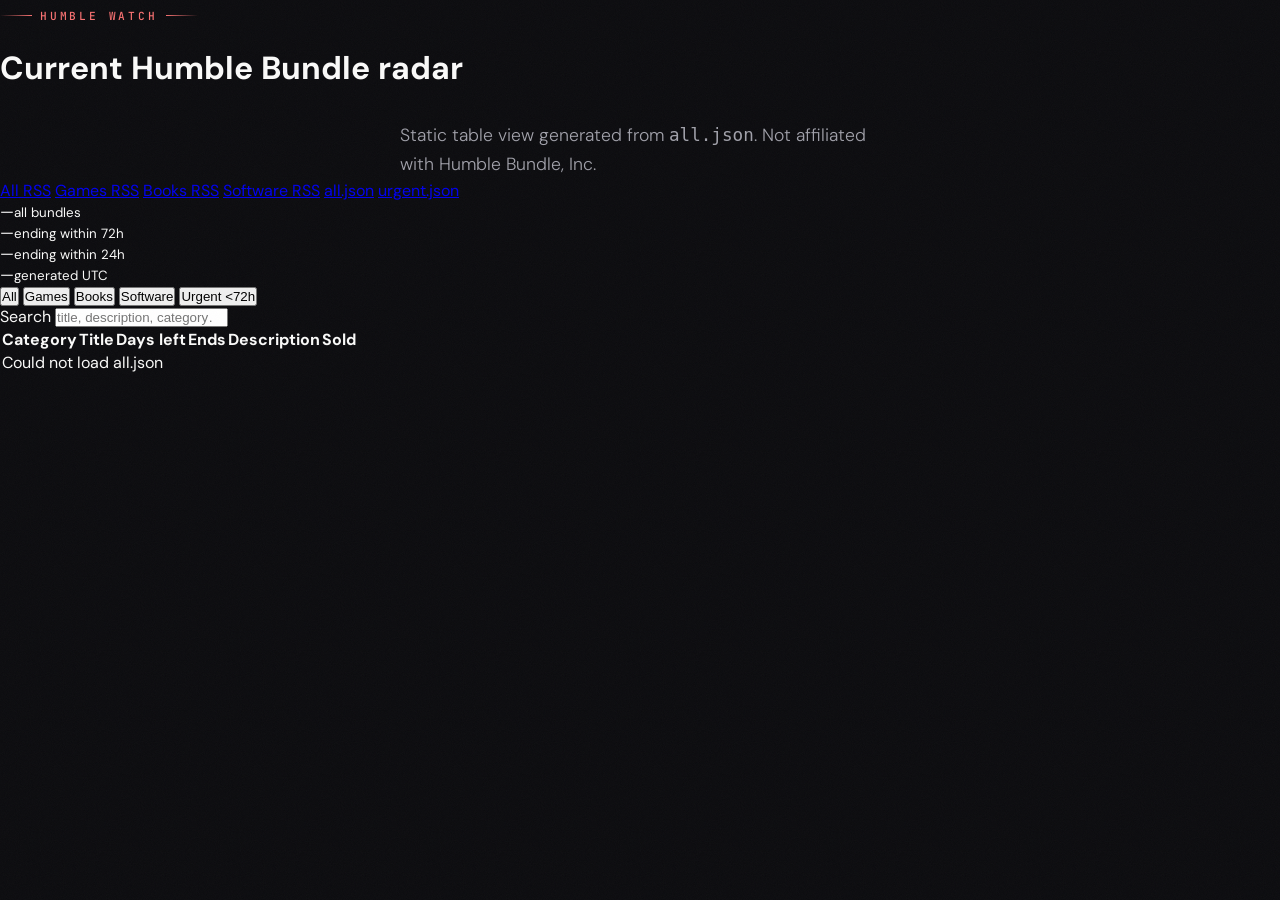
==== commit 2ddbc36a: "feat: add bundle table frontend" ====
--- a/docs/index.html
+++ b/docs/index.html
@@ -3,136 +3,206 @@
 <head>
     <meta charset="UTF-8">
     <meta name="viewport" content="width=device-width, initial-scale=1.0">
-    <title>Humble Bundle RSS Feeds</title>
-    <meta name="description" content="Curated RSS feed collection for the latest Humble Bundles — books, games, and software.">
-    <link rel="icon" type="image/svg+xml" href="data:image/svg+xml,<svg xmlns='http://www.w3.org/2000/svg' viewBox='0 0 100 100'><defs><linearGradient id='g' x1='0%25' y1='0%25' x2='100%25' y2='100%25'><stop offset='0%25' stop-color='%23dc2626'/><stop offset='100%25' stop-color='%234a5568'/></linearGradient></defs><circle cx='50' cy='50' r='45' fill='url(%23g)'/><path d='M50 25 L50 50 M50 50 L65 42 M35 55 Q50 70 65 55' stroke='white' stroke-width='4' stroke-linecap='round' fill='none'/></svg>">
+    <title>Humble Watch</title>
+    <meta name="description" content="Table view for current Humble Bundle RSS and JSON outputs.">
     <link rel="stylesheet" href="style.css">
 </head>
 <body>
-
-    <div class="preloader">
-        <div class="preloader-logo">Humble <span>Bundle</span></div>
-        <div class="preloader-track"><div class="preloader-bar"></div></div>
-    </div>
-
-    <div class="scene"></div>
-    <div class="grid-lines"></div>
-    <div class="orb"></div>
-    <div class="orb orb-2"></div>
-    <div class="scanline"></div>
-
-    <div class="corner-mark tl"></div>
-    <div class="corner-mark tr"></div>
-    <div class="corner-mark bl"></div>
-    <div class="corner-mark br"></div>
-
-    <div class="page">
-
-        <header class="header">
-            <div class="eyebrow">
-                <span>RSS Feed Collection</span>
+    <main class="watch-page">
+        <header class="watch-header">
+            <p class="eyebrow">Humble Watch</p>
+            <h1>Current Humble Bundle radar</h1>
+            <p class="subtitle">
+                Static table view generated from <code>all.json</code>. Not affiliated with Humble Bundle, Inc.
+            </p>
+            <nav class="feed-links" aria-label="Feed links">
+                <a href="./all.rss">All RSS</a>
+                <a href="./games.rss">Games RSS</a>
+                <a href="./books.rss">Books RSS</a>
+                <a href="./software.rss">Software RSS</a>
+                <a href="./all.json">all.json</a>
+                <a href="./urgent.json">urgent.json</a>
+            </nav>
+        </header>
+
+        <section class="summary-grid" aria-label="Summary">
+            <div class="summary-card"><span id="count-all">—</span><small>all bundles</small></div>
+            <div class="summary-card"><span id="count-urgent">—</span><small>ending within 72h</small></div>
+            <div class="summary-card"><span id="count-today">—</span><small>ending within 24h</small></div>
+            <div class="summary-card"><span id="generated-at">—</span><small>generated UTC</small></div>
+        </section>
+
+        <section class="controls" aria-label="Filters">
+            <div class="button-row" id="category-buttons">
+                <button class="active" data-category="all">All</button>
+                <button data-category="games">Games</button>
+                <button data-category="books">Books</button>
+                <button data-category="software">Software</button>
+                <button data-urgent="72">Urgent &lt;72h</button>
             </div>
-            <h1 class="logo">
-                Humble<br><span class="accent">Bundle</span>
-                <span class="logo-line-2">RSS Feeds</span>
-            </h1>
-            <p class="subtitle">
-                Your <strong>curated</strong> feed collection for the latest
-                Humble Bundles &mdash; always current, always elegant.
-            </p>
-        </header>
-
-        <div class="feeds">
-            <a href="./books.rss" class="feed-card" data-delay="0">
-                <span class="feed-number">01</span>
-                <div class="feed-icon">
-                    <svg viewBox="0 0 24 24"><path d="M4 19.5v-15A2.5 2.5 0 0 1 6.5 2H20v20H6.5a2.5 2.5 0 0 1 0-5H20"/><path d="M8 7h6"/><path d="M8 11h4"/></svg>
-                </div>
-                <div class="feed-tag"><span class="dot"></span>Book Bundles</div>
-                <h3 class="feed-title">Books &amp; eBooks</h3>
-                <p class="feed-desc">
-                    Discover the best eBook collections and expand your digital library.
-                </p>
-                <span class="feed-cta">Subscribe to feed <svg viewBox="0 0 24 24"><path d="M5 12h14"/><path d="m12 5 7 7-7 7"/></svg></span>
-            </a>
-
-            <a href="./games.rss" class="feed-card" data-delay="1">
-                <span class="feed-number">02</span>
-                <div class="feed-icon">
-                    <svg viewBox="0 0 24 24"><path d="M6 11h4"/><path d="M8 9v4"/><path d="m15 12 .5.5"/><path d="m17.5 9.5.5.5"/><rect x="2" y="6" width="20" height="12" rx="2"/></svg>
-                </div>
-                <div class="feed-tag"><span class="dot"></span>Game Bundles</div>
-                <h3 class="feed-title">Games &amp; Gaming</h3>
-                <p class="feed-desc">
-                    The latest game bundles for limitless fun at unbeatable prices.
-                </p>
-                <span class="feed-cta">Subscribe to feed <svg viewBox="0 0 24 24"><path d="M5 12h14"/><path d="m12 5 7 7-7 7"/></svg></span>
-            </a>
-
-            <a href="./software.rss" class="feed-card" data-delay="2">
-                <span class="feed-number">03</span>
-                <div class="feed-icon">
-                    <svg viewBox="0 0 24 24"><polyline points="16 18 22 12 16 6"/><polyline points="8 6 2 12 8 18"/><line x1="12" y1="2" x2="12" y2="22" opacity="0"/></svg>
-                </div>
-                <div class="feed-tag"><span class="dot"></span>Software Bundles</div>
-                <h3 class="feed-title">Software &amp; Tools</h3>
-                <p class="feed-desc">
-                    Professional software bundles for developers, designers, and creatives.
-                </p>
-                <span class="feed-cta">Subscribe to feed <svg viewBox="0 0 24 24"><path d="M5 12h14"/><path d="m12 5 7 7-7 7"/></svg></span>
-            </a>
-        </div>
-
-        <footer class="footer">
-            <div class="footer-inner">
-                Not affiliated with Humble Bundle, Inc.
-                <span class="heart-icon"><svg viewBox="0 0 24 24"><path d="M19 14c1.49-1.46 3-3.21 3-5.5A5.5 5.5 0 0 0 16.5 3c-1.76 0-3 .5-4.5 2-1.5-1.5-2.74-2-4.5-2A5.5 5.5 0 0 0 2 8.5c0 2.3 1.5 4.05 3 5.5l7 7Z"/></svg></span>
-                For the community
-            </div>
-        </footer>
-
-    </div>
+            <label class="search-box">
+                <span>Search</span>
+                <input id="search" type="search" placeholder="title, description, category…">
+            </label>
+        </section>
+
+        <section class="table-wrap" aria-label="Bundle table">
+            <table>
+                <thead>
+                    <tr>
+                        <th data-sort="category">Category</th>
+                        <th data-sort="title">Title</th>
+                        <th data-sort="days_left">Days left</th>
+                        <th data-sort="end_at">Ends</th>
+                        <th>Description</th>
+                        <th data-sort="bundles_sold">Sold</th>
+                    </tr>
+                </thead>
+                <tbody id="bundle-table">
+                    <tr><td colspan="6" class="loading">Loading all.json…</td></tr>
+                </tbody>
+            </table>
+        </section>
+    </main>
 
     <script>
-        // Preloader
-        window.addEventListener('load', function() {
-            document.querySelector('.preloader').classList.add('loaded');
-        });
-
-        // Staggered card reveal
-        var cards = document.querySelectorAll('.feed-card');
-        cards.forEach(function(card, i) {
-            setTimeout(function() {
-                card.classList.add('visible');
-            }, 1200 + i * 180);
-        });
-
-        // Pointer-follow glow on cards
-        cards.forEach(function(card) {
-            card.addEventListener('mousemove', function(e) {
-                var rect = card.getBoundingClientRect();
-                var x = ((e.clientX - rect.left) / rect.width * 100).toFixed(1);
-                var y = ((e.clientY - rect.top) / rect.height * 100).toFixed(1);
-                card.style.setProperty('--mx', x + '%');
-                card.style.setProperty('--my', y + '%');
+        const state = {
+            items: [],
+            category: 'all',
+            urgentHours: null,
+            search: '',
+            sortKey: 'days_left',
+            sortDirection: 'asc'
+        };
+
+        const formatter = new Intl.DateTimeFormat(undefined, {
+            year: 'numeric', month: 'short', day: '2-digit',
+            hour: '2-digit', minute: '2-digit', timeZoneName: 'short'
+        });
+
+        function cleanText(value) {
+            const tmp = document.createElement('div');
+            tmp.innerHTML = value || '';
+            return tmp.textContent || tmp.innerText || '';
+        }
+
+        function formatDate(value) {
+            if (!value) return '—';
+            const date = new Date(value.endsWith('Z') ? value : value + 'Z');
+            if (Number.isNaN(date.getTime())) return value;
+            return formatter.format(date);
+        }
+
+        function formatNumber(value) {
+            if (value === null || value === undefined || value === 0) return '—';
+            return new Intl.NumberFormat().format(value);
+        }
+
+        function getFilteredItems() {
+            const query = state.search.trim().toLowerCase();
+            return state.items.filter(item => {
+                if (state.category !== 'all' && item.category !== state.category) return false;
+                if (state.urgentHours !== null && (item.hours_left === null || item.hours_left > state.urgentHours)) return false;
+                if (!query) return true;
+                const haystack = [item.title, item.category, item.description, cleanText(item.long_description)]
+                    .join(' ')
+                    .toLowerCase();
+                return haystack.includes(query);
+            }).sort((a, b) => compareItems(a, b));
+        }
+
+        function compareItems(a, b) {
+            const dir = state.sortDirection === 'asc' ? 1 : -1;
+            const key = state.sortKey;
+            let av = a[key];
+            let bv = b[key];
+
+            if (key === 'days_left' || key === 'hours_left' || key === 'bundles_sold') {
+                av = av === null || av === undefined ? Number.POSITIVE_INFINITY : Number(av);
+                bv = bv === null || bv === undefined ? Number.POSITIVE_INFINITY : Number(bv);
+                return (av - bv) * dir;
+            }
+
+            av = (av || '').toString().toLowerCase();
+            bv = (bv || '').toString().toLowerCase();
+            return av.localeCompare(bv) * dir;
+        }
+
+        function render() {
+            const tbody = document.getElementById('bundle-table');
+            const items = getFilteredItems();
+
+            if (!items.length) {
+                tbody.innerHTML = '<tr><td colspan="6" class="loading">No bundles match current filters.</td></tr>';
+                return;
+            }
+
+            tbody.innerHTML = items.map(item => {
+                const desc = cleanText(item.description || '').slice(0, 180);
+                const urgentClass = item.hours_left !== null && item.hours_left <= 24 ? 'danger' :
+                    item.hours_left !== null && item.hours_left <= 72 ? 'warning' : '';
+                return `
+                    <tr class="${urgentClass}">
+                        <td><span class="pill ${item.category}">${item.category}</span></td>
+                        <td><a class="bundle-link" href="${item.url}" target="_blank" rel="noopener noreferrer">${item.title}</a></td>
+                        <td>${item.days_left === null ? '—' : item.days_left.toFixed(2)}</td>
+                        <td>${formatDate(item.end_at)}</td>
+                        <td>${desc}${desc.length >= 180 ? '…' : ''}</td>
+                        <td>${formatNumber(item.bundles_sold)}</td>
+                    </tr>
+                `;
+            }).join('');
+        }
+
+        function updateSummary(data) {
+            const items = data.items || [];
+            document.getElementById('count-all').textContent = items.length;
+            document.getElementById('count-urgent').textContent = items.filter(x => x.hours_left !== null && x.hours_left <= 72).length;
+            document.getElementById('count-today').textContent = items.filter(x => x.hours_left !== null && x.hours_left <= 24).length;
+            document.getElementById('generated-at').textContent = data.generated_at ? data.generated_at.replace('T', ' ').replace('Z', '') : '—';
+        }
+
+        document.getElementById('category-buttons').addEventListener('click', event => {
+            const button = event.target.closest('button');
+            if (!button) return;
+            document.querySelectorAll('#category-buttons button').forEach(btn => btn.classList.remove('active'));
+            button.classList.add('active');
+            state.category = button.dataset.category || 'all';
+            state.urgentHours = button.dataset.urgent ? Number(button.dataset.urgent) : null;
+            render();
+        });
+
+        document.getElementById('search').addEventListener('input', event => {
+            state.search = event.target.value;
+            render();
+        });
+
+        document.querySelectorAll('th[data-sort]').forEach(th => {
+            th.addEventListener('click', () => {
+                const key = th.dataset.sort;
+                if (state.sortKey === key) {
+                    state.sortDirection = state.sortDirection === 'asc' ? 'desc' : 'asc';
+                } else {
+                    state.sortKey = key;
+                    state.sortDirection = 'asc';
+                }
+                render();
             });
         });
 
-        // Subtle parallax on orbs
-        var ticking = false;
-        document.addEventListener('mousemove', function(e) {
-            if (ticking) return;
-            ticking = true;
-            requestAnimationFrame(function() {
-                var x = (e.clientX / window.innerWidth - 0.5) * 20;
-                var y = (e.clientY / window.innerHeight - 0.5) * 20;
-                document.querySelector('.orb').style.transform =
-                    'translate(' + x + 'px, ' + y + 'px)';
-                document.querySelector('.orb-2').style.transform =
-                    'translate(' + (-x * 0.6) + 'px, ' + (-y * 0.6) + 'px)';
-                ticking = false;
+        fetch('./all.json', { cache: 'no-store' })
+            .then(response => {
+                if (!response.ok) throw new Error('Could not load all.json');
+                return response.json();
+            })
+            .then(data => {
+                state.items = data.items || [];
+                updateSummary(data);
+                render();
+            })
+            .catch(error => {
+                document.getElementById('bundle-table').innerHTML = `<tr><td colspan="6" class="loading error">${error.message}</td></tr>`;
             });
-        });
     </script>
 </body>
 </html>
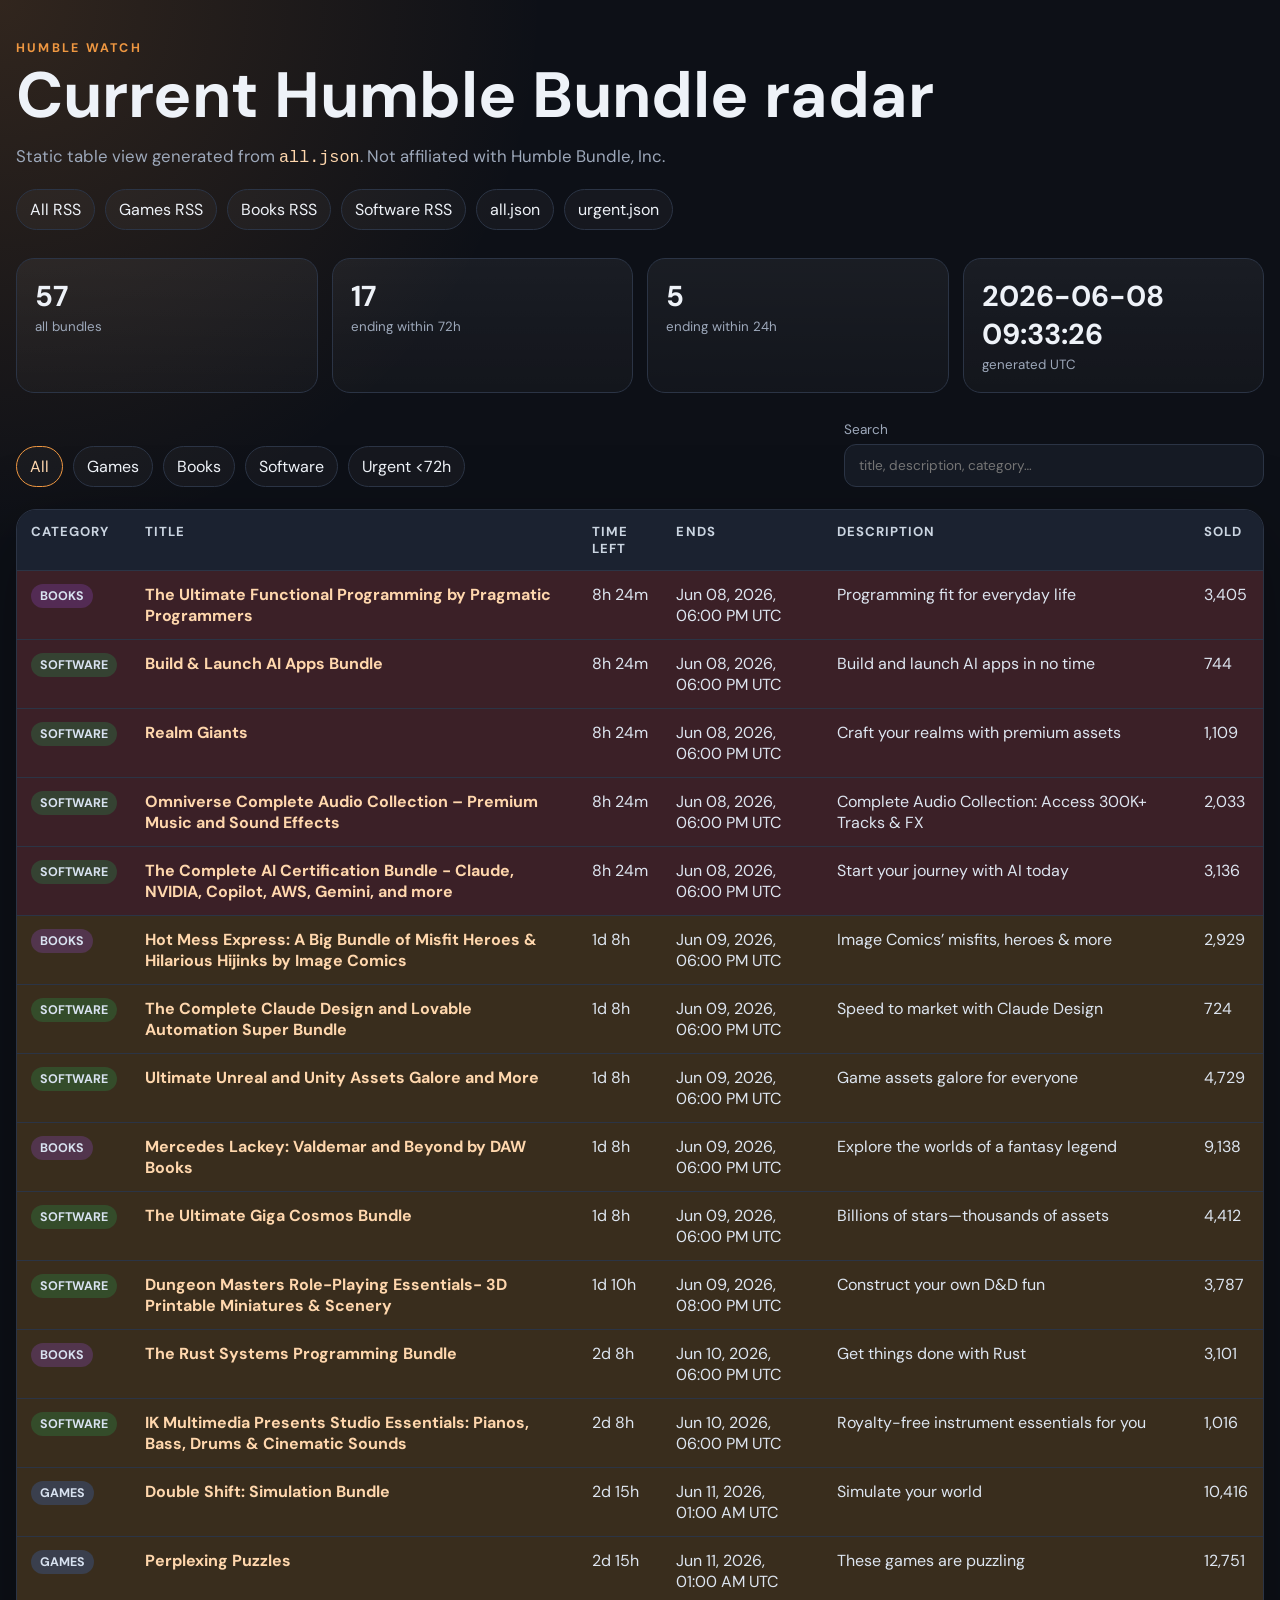
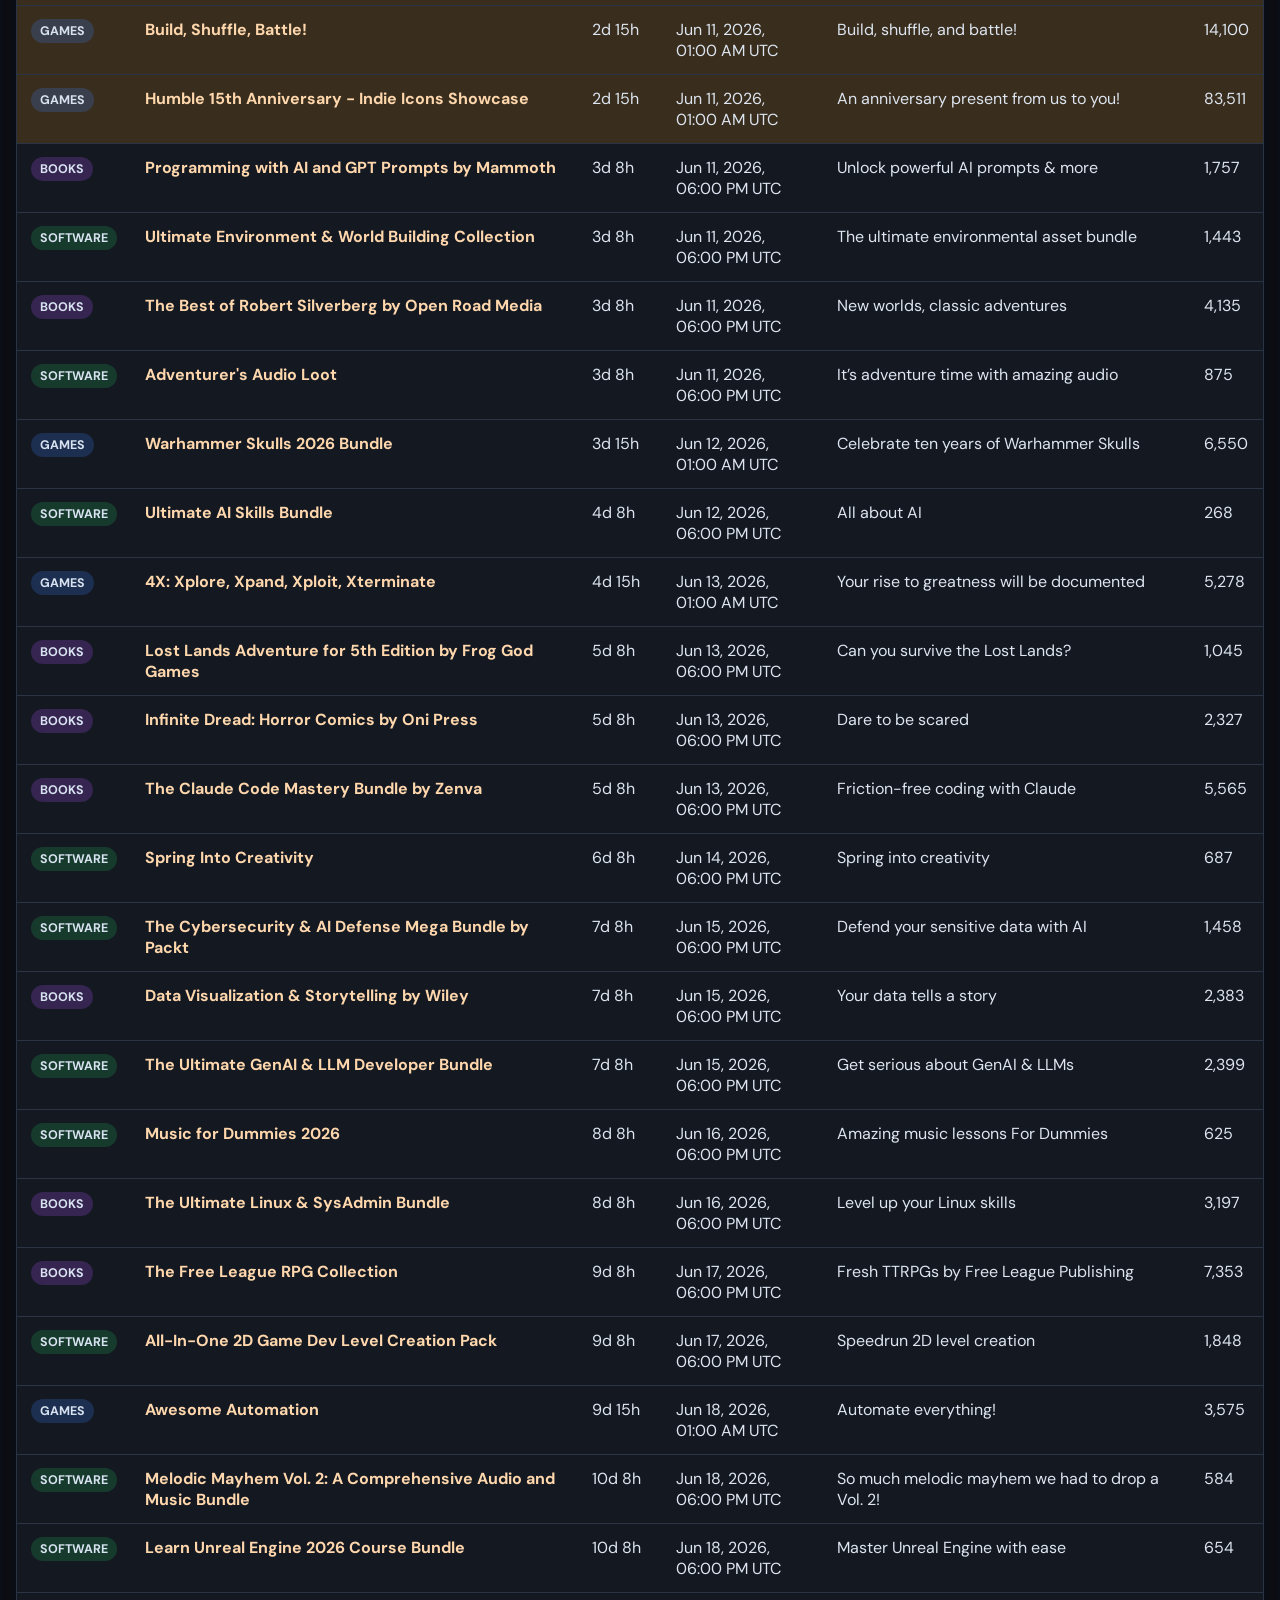
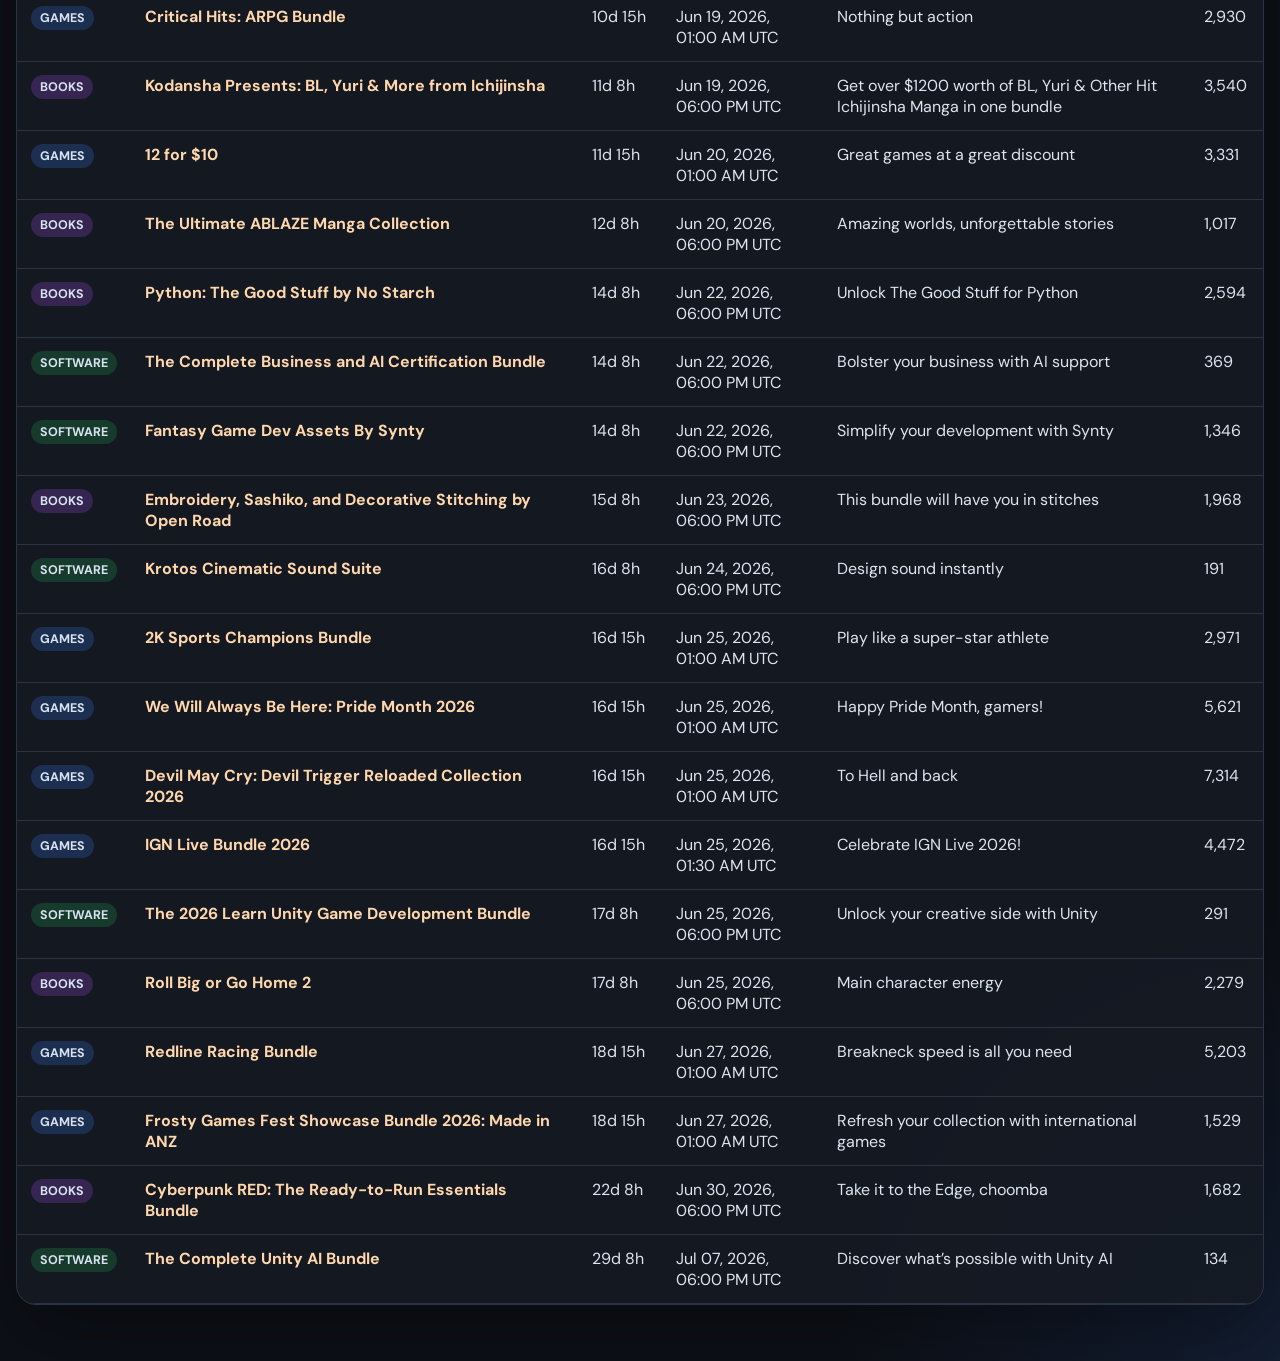
==== commit 663c8016: "fix: show human-readable time left" ====
--- a/docs/index.html
+++ b/docs/index.html
@@ -52,7 +52,7 @@
                     <tr>
                         <th data-sort="category">Category</th>
                         <th data-sort="title">Title</th>
-                        <th data-sort="days_left">Days left</th>
+                        <th data-sort="hours_left">Time left</th>
                         <th data-sort="end_at">Ends</th>
                         <th>Description</th>
                         <th data-sort="bundles_sold">Sold</th>
@@ -71,7 +71,7 @@
             category: 'all',
             urgentHours: null,
             search: '',
-            sortKey: 'days_left',
+            sortKey: 'hours_left',
             sortDirection: 'asc'
         };
 
@@ -96,6 +96,23 @@
         function formatNumber(value) {
             if (value === null || value === undefined || value === 0) return '—';
             return new Intl.NumberFormat().format(value);
+        }
+
+        function formatTimeLeft(hours) {
+            if (hours === null || hours === undefined || Number.isNaN(Number(hours))) return '—';
+            const totalMinutes = Math.max(0, Math.round(Number(hours) * 60));
+            const days = Math.floor(totalMinutes / 1440);
+            const remainingMinutes = totalMinutes % 1440;
+            const wholeHours = Math.floor(remainingMinutes / 60);
+            const minutes = remainingMinutes % 60;
+
+            if (days > 0) {
+                return `${days}d ${wholeHours}h`;
+            }
+            if (wholeHours > 0) {
+                return `${wholeHours}h ${minutes}m`;
+            }
+            return `${minutes}m`;
         }
 
         function getFilteredItems() {
@@ -145,7 +162,7 @@
                     <tr class="${urgentClass}">
                         <td><span class="pill ${item.category}">${item.category}</span></td>
                         <td><a class="bundle-link" href="${item.url}" target="_blank" rel="noopener noreferrer">${item.title}</a></td>
-                        <td>${item.days_left === null ? '—' : item.days_left.toFixed(2)}</td>
+                        <td>${formatTimeLeft(item.hours_left)}</td>
                         <td>${formatDate(item.end_at)}</td>
                         <td>${desc}${desc.length >= 180 ? '…' : ''}</td>
                         <td>${formatNumber(item.bundles_sold)}</td>
--- a/docs/style.css
+++ b/docs/style.css
@@ -1,927 +1,253 @@
-/* ══════════════════════════════════════════════
-   LOCAL FONT FACES
-   ══════════════════════════════════════════════ */
-
-/* DM Sans — latin-ext */
-@font-face {
-    font-family: 'DM Sans';
-    font-style: normal;
-    font-weight: 300 700;
-    font-display: swap;
-    src: url(fonts/dmsans-latin-ext.woff2) format('woff2');
-    unicode-range: U+0100-02BA, U+02BD-02C5, U+02C7-02CC, U+02CE-02D7, U+02DD-02FF, U+0304, U+0308, U+0329, U+1D00-1DBF, U+1E00-1E9F, U+1EF2-1EFF, U+2020, U+20A0-20AB, U+20AD-20C0, U+2113, U+2C60-2C7F, U+A720-A7FF;
-}
-
-/* DM Sans — latin */
 @font-face {
     font-family: 'DM Sans';
     font-style: normal;
     font-weight: 300 700;
     font-display: swap;
     src: url(fonts/dmsans-latin.woff2) format('woff2');
-    unicode-range: U+0000-00FF, U+0131, U+0152-0153, U+02BB-02BC, U+02C6, U+02DA, U+02DC, U+0304, U+0308, U+0329, U+2000-206F, U+20AC, U+2122, U+2191, U+2193, U+2212, U+2215, U+FEFF, U+FFFD;
-}
-
-/* JetBrains Mono — latin-ext */
-@font-face {
-    font-family: 'JetBrains Mono';
-    font-style: normal;
-    font-weight: 300 700;
-    font-display: swap;
-    src: url(fonts/jetbrainsmono-latin-ext.woff2) format('woff2');
-    unicode-range: U+0100-02BA, U+02BD-02C5, U+02C7-02CC, U+02CE-02D7, U+02DD-02FF, U+0304, U+0308, U+0329, U+1D00-1DBF, U+1E00-1E9F, U+1EF2-1EFF, U+2020, U+20A0-20AB, U+20AD-20C0, U+2113, U+2C60-2C7F, U+A720-A7FF;
-}
-
-/* JetBrains Mono — latin */
-@font-face {
-    font-family: 'JetBrains Mono';
-    font-style: normal;
-    font-weight: 300 700;
-    font-display: swap;
-    src: url(fonts/jetbrainsmono-latin.woff2) format('woff2');
-    unicode-range: U+0000-00FF, U+0131, U+0152-0153, U+02BB-02BC, U+02C6, U+02DA, U+02DC, U+0304, U+0308, U+0329, U+2000-206F, U+20AC, U+2122, U+2191, U+2193, U+2212, U+2215, U+FEFF, U+FFFD;
-}
-
-/* Playfair Display normal — latin-ext */
-@font-face {
-    font-family: 'Playfair Display';
-    font-style: normal;
-    font-weight: 400 900;
-    font-display: swap;
-    src: url(fonts/playfairdisplay-latin-ext.woff2) format('woff2');
-    unicode-range: U+0100-02BA, U+02BD-02C5, U+02C7-02CC, U+02CE-02D7, U+02DD-02FF, U+0304, U+0308, U+0329, U+1D00-1DBF, U+1E00-1E9F, U+1EF2-1EFF, U+2020, U+20A0-20AB, U+20AD-20C0, U+2113, U+2C60-2C7F, U+A720-A7FF;
-}
-
-/* Playfair Display normal — latin */
-@font-face {
-    font-family: 'Playfair Display';
-    font-style: normal;
-    font-weight: 400 900;
-    font-display: swap;
-    src: url(fonts/playfairdisplay-latin.woff2) format('woff2');
-    unicode-range: U+0000-00FF, U+0131, U+0152-0153, U+02BB-02BC, U+02C6, U+02DA, U+02DC, U+0304, U+0308, U+0329, U+2000-206F, U+20AC, U+2122, U+2191, U+2193, U+2212, U+2215, U+FEFF, U+FFFD;
-}
-
-/* Playfair Display italic — latin-ext */
-@font-face {
-    font-family: 'Playfair Display';
-    font-style: italic;
-    font-weight: 400;
-    font-display: swap;
-    src: url(fonts/playfairdisplay-italic-latin-ext.woff2) format('woff2');
-    unicode-range: U+0100-02BA, U+02BD-02C5, U+02C7-02CC, U+02CE-02D7, U+02DD-02FF, U+0304, U+0308, U+0329, U+1D00-1DBF, U+1E00-1E9F, U+1EF2-1EFF, U+2020, U+20A0-20AB, U+20AD-20C0, U+2113, U+2C60-2C7F, U+A720-A7FF;
-}
-
-/* Playfair Display italic — latin */
-@font-face {
-    font-family: 'Playfair Display';
-    font-style: italic;
-    font-weight: 400;
-    font-display: swap;
-    src: url(fonts/playfairdisplay-italic-latin.woff2) format('woff2');
-    unicode-range: U+0000-00FF, U+0131, U+0152-0153, U+02BB-02BC, U+02C6, U+02DA, U+02DC, U+0304, U+0308, U+0329, U+2000-206F, U+20AC, U+2122, U+2191, U+2193, U+2212, U+2215, U+FEFF, U+FFFD;
-}
-
-/* ══════════════════════════════════════════════
-   PRELOADER
-   ══════════════════════════════════════════════ */
-
-.preloader {
-    position: fixed;
-    inset: 0;
-    z-index: 10000;
-    background: #0c0c0f;
+}
+
+:root {
+    color-scheme: dark;
+    --bg: #0d1017;
+    --panel: #151a24;
+    --panel-2: #1b2230;
+    --text: #eef2f8;
+    --muted: #9da8ba;
+    --line: #2b3445;
+    --accent: #ef9741;
+    --danger: rgba(239, 68, 68, 0.18);
+    --warning: rgba(245, 158, 11, 0.16);
+}
+
+* { box-sizing: border-box; }
+
+body {
+    margin: 0;
+    font-family: 'DM Sans', system-ui, -apple-system, BlinkMacSystemFont, 'Segoe UI', sans-serif;
+    background:
+        radial-gradient(circle at top left, rgba(239, 151, 65, 0.16), transparent 34rem),
+        radial-gradient(circle at bottom right, rgba(59, 130, 246, 0.12), transparent 28rem),
+        var(--bg);
+    color: var(--text);
+}
+
+.watch-page {
+    width: min(1500px, calc(100vw - 32px));
+    margin: 0 auto;
+    padding: 40px 0 56px;
+}
+
+.watch-header {
+    margin-bottom: 28px;
+}
+
+.eyebrow {
+    color: var(--accent);
+    text-transform: uppercase;
+    letter-spacing: 0.18em;
+    font-size: 0.78rem;
+    font-weight: 700;
+    margin: 0 0 10px;
+}
+
+h1 {
+    font-size: clamp(2.2rem, 5vw, 5rem);
+    line-height: 0.95;
+    margin: 0;
+}
+
+.subtitle {
+    max-width: 820px;
+    color: var(--muted);
+    font-size: 1.05rem;
+    margin: 18px 0 22px;
+}
+
+code {
+    color: #ffd7ad;
+}
+
+.feed-links,
+.button-row {
     display: flex;
-    flex-direction: column;
-    align-items: center;
-    justify-content: center;
-    gap: 2rem;
-    transition: opacity 0.6s ease, visibility 0.6s ease;
-}
-
-.preloader.loaded {
-    opacity: 0;
-    visibility: hidden;
-    pointer-events: none;
-}
-
-.preloader-logo {
-    font-family: 'Playfair Display', serif;
-    font-size: 1.5rem;
-    font-weight: 900;
-    letter-spacing: -0.03em;
-    color: #fafaf9;
-    opacity: 0.6;
-}
-
-.preloader-logo span {
-    font-style: italic;
-    font-weight: 400;
-    color: #dc2626;
-}
-
-.preloader-track {
-    width: 160px;
-    height: 2px;
-    background: rgba(255,255,255,0.06);
-    border-radius: 2px;
-    overflow: hidden;
-}
-
-.preloader-bar {
-    height: 100%;
-    width: 40%;
-    border-radius: 2px;
-    background: linear-gradient(90deg, #dc2626, #f87171);
-    animation: preloaderSlide 1s cubic-bezier(0.4, 0, 0.2, 1) infinite;
-}
-
-@keyframes preloaderSlide {
-    0% { transform: translateX(-100%); }
-    100% { transform: translateX(500%); }
-}
-
-/* ══════════════════════════════════════════════
-   RESET & TOKENS
-   ══════════════════════════════════════════════ */
-
-*, *::before, *::after {
-    margin: 0;
-    padding: 0;
-    box-sizing: border-box;
-}
-
-:root {
-    --crimson: #dc2626;
-    --crimson-light: #f87171;
-    --crimson-glow: rgba(220, 38, 38, 0.4);
-    --slate-900: #0c0c0f;
-    --slate-800: #141418;
-    --slate-700: #1e1e24;
-    --slate-600: #2a2a33;
-    --slate-400: #71717a;
-    --slate-300: #a1a1aa;
-    --ivory: #fafaf9;
-    --gold: #fbbf24;
-    --indigo: #6366f1;
-}
-
-html { font-size: 16px; }
-
-body {
-    font-family: 'DM Sans', sans-serif;
-    background: var(--slate-900);
-    color: var(--ivory);
-    min-height: 100vh;
-    overflow-x: hidden;
-    cursor: default;
-}
-
-/* ── NOISE TEXTURE OVERLAY ── */
-body::before {
-    content: '';
-    position: fixed;
-    inset: 0;
-    z-index: 999;
-    pointer-events: none;
-    opacity: 0.035;
-    background-image: url("data:image/svg+xml,%3Csvg viewBox='0 0 256 256' xmlns='http://www.w3.org/2000/svg'%3E%3Cfilter id='n'%3E%3CfeTurbulence type='fractalNoise' baseFrequency='0.85' numOctaves='4' stitchTiles='stitch'/%3E%3C/filter%3E%3Crect width='100%25' height='100%25' filter='url(%23n)'/%3E%3C/svg%3E");
-    background-repeat: repeat;
-    background-size: 200px 200px;
-}
-
-/* ── CINEMATIC GRADIENT BG ── */
-.scene {
-    position: fixed;
-    inset: 0;
-    z-index: -2;
-    background:
-        radial-gradient(ellipse 80% 60% at 20% 10%, rgba(220, 38, 38, 0.12) 0%, transparent 60%),
-        radial-gradient(ellipse 60% 80% at 85% 80%, rgba(251, 191, 36, 0.06) 0%, transparent 50%),
-        radial-gradient(ellipse 100% 100% at 50% 50%, var(--slate-900) 0%, #060608 100%);
-}
-
-/* ── GRID LINES ── */
-.grid-lines {
-    position: fixed;
-    inset: 0;
-    z-index: -1;
-    pointer-events: none;
-    opacity: 0.04;
-    background-image:
-        linear-gradient(90deg, var(--ivory) 1px, transparent 1px),
-        linear-gradient(0deg, var(--ivory) 1px, transparent 1px);
-    background-size: 80px 80px;
-    mask-image: radial-gradient(ellipse 70% 70% at 50% 40%, black 20%, transparent 70%);
-    -webkit-mask-image: radial-gradient(ellipse 70% 70% at 50% 40%, black 20%, transparent 70%);
-}
-
-/* ── FLOATING ORBS ── */
-.orb {
-    position: fixed;
-    width: 500px;
-    height: 500px;
-    border-radius: 50%;
-    filter: blur(120px);
-    z-index: -1;
-    animation: orbDrift 20s ease-in-out infinite;
-    opacity: 0.15;
-    background: var(--crimson);
-    top: 10%;
-    left: 60%;
-}
-
-.orb-2 {
-    width: 300px;
-    height: 300px;
-    background: var(--gold);
-    top: 70%;
-    left: 10%;
-    opacity: 0.07;
-    animation-delay: -7s;
-    animation-duration: 25s;
-}
-
-@keyframes orbDrift {
-    0%, 100% { transform: translate(0, 0) scale(1); }
-    25% { transform: translate(-60px, 40px) scale(1.1); }
-    50% { transform: translate(30px, -30px) scale(0.95); }
-    75% { transform: translate(-20px, -50px) scale(1.05); }
-}
-
-/* ── LAYOUT ── */
-.page {
+    flex-wrap: wrap;
+    gap: 10px;
+}
+
+.feed-links a,
+.button-row button {
+    border: 1px solid var(--line);
+    background: rgba(255, 255, 255, 0.035);
+    color: var(--text);
+    border-radius: 999px;
+    padding: 9px 13px;
+    text-decoration: none;
+    font: inherit;
+    cursor: pointer;
+}
+
+.feed-links a:hover,
+.button-row button:hover,
+.button-row button.active {
+    border-color: var(--accent);
+    color: #ffd7ad;
+}
+
+.summary-grid {
+    display: grid;
+    grid-template-columns: repeat(4, minmax(0, 1fr));
+    gap: 14px;
+    margin: 28px 0;
+}
+
+.summary-card {
+    background: linear-gradient(180deg, rgba(255,255,255,0.055), rgba(255,255,255,0.025));
+    border: 1px solid var(--line);
+    border-radius: 18px;
+    padding: 18px;
+}
+
+.summary-card span {
+    display: block;
+    font-size: 1.8rem;
+    font-weight: 800;
+}
+
+.summary-card small {
+    color: var(--muted);
+}
+
+.controls {
     display: flex;
-    flex-direction: column;
-    align-items: center;
-    justify-content: center;
-    min-height: 100vh;
-    padding: 2rem;
-    position: relative;
-}
-
-/* ── CORNER MARKS ── */
-.corner-mark {
-    position: fixed;
-    width: 40px;
-    height: 40px;
-    border-color: rgba(255,255,255,0.08);
-    border-style: solid;
-    z-index: 10;
-    pointer-events: none;
-}
-.corner-mark.tl { top: 24px; left: 24px; border-width: 2px 0 0 2px; }
-.corner-mark.tr { top: 24px; right: 24px; border-width: 2px 2px 0 0; }
-.corner-mark.bl { bottom: 24px; left: 24px; border-width: 0 0 2px 2px; }
-.corner-mark.br { bottom: 24px; right: 24px; border-width: 0 2px 2px 0; }
-
-/* ── HEADER ── */
-.header {
-    text-align: center;
-    margin-bottom: 4rem;
-    position: relative;
-}
-
-.eyebrow {
+    justify-content: space-between;
+    align-items: end;
+    gap: 18px;
+    margin: 22px 0;
+}
+
+.search-box {
+    min-width: min(420px, 100%);
+    color: var(--muted);
+    font-size: 0.85rem;
+}
+
+.search-box span {
+    display: block;
+    margin-bottom: 6px;
+}
+
+.search-box input {
+    width: 100%;
+    border: 1px solid var(--line);
+    background: var(--panel);
+    color: var(--text);
+    border-radius: 12px;
+    padding: 12px 14px;
+    font: inherit;
+}
+
+.table-wrap {
+    overflow: auto;
+    background: rgba(21, 26, 36, 0.86);
+    border: 1px solid var(--line);
+    border-radius: 20px;
+    box-shadow: 0 24px 80px rgba(0,0,0,0.35);
+}
+
+table {
+    width: 100%;
+    border-collapse: collapse;
+    min-width: 1040px;
+}
+
+th, td {
+    border-bottom: 1px solid var(--line);
+    padding: 13px 14px;
+    text-align: left;
+    vertical-align: top;
+}
+
+th {
+    position: sticky;
+    top: 0;
+    z-index: 1;
+    background: var(--panel-2);
+    color: #cbd5e1;
+    font-size: 0.82rem;
+    text-transform: uppercase;
+    letter-spacing: 0.08em;
+    cursor: pointer;
+}
+
+td {
+    color: #dde5f0;
+}
+
+tr:hover td {
+    background: rgba(255,255,255,0.025);
+}
+
+tr.warning td {
+    background: var(--warning);
+}
+
+tr.danger td {
+    background: var(--danger);
+}
+
+.bundle-link {
+    color: #ffd7ad;
+    font-weight: 700;
+    text-decoration: none;
+}
+
+.bundle-link:hover {
+    text-decoration: underline;
+}
+
+.pill {
     display: inline-flex;
     align-items: center;
-    gap: 0.5rem;
-    font-family: 'JetBrains Mono', monospace;
-    font-size: 0.7rem;
-    font-weight: 500;
-    letter-spacing: 0.25em;
+    border-radius: 999px;
+    padding: 4px 9px;
+    font-size: 0.78rem;
+    font-weight: 700;
     text-transform: uppercase;
-    color: var(--crimson-light);
-    margin-bottom: 1.5rem;
-    opacity: 0;
-    animation: typeIn 0.6s ease-out 0.3s forwards;
-}
-
-.eyebrow::before, .eyebrow::after {
-    content: '';
-    width: 32px;
-    height: 1px;
-    background: linear-gradient(90deg, transparent, var(--crimson-light));
-}
-.eyebrow::after {
-    background: linear-gradient(90deg, var(--crimson-light), transparent);
-}
-
-.logo {
-    font-family: 'Playfair Display', serif;
-    font-size: clamp(3rem, 10vw, 6rem);
-    font-weight: 900;
-    line-height: 0.95;
-    letter-spacing: -0.03em;
-    color: var(--ivory);
-    position: relative;
-    opacity: 0;
-    animation: revealUp 1s cubic-bezier(0.16, 1, 0.3, 1) 0.5s forwards;
-    text-shadow: 0 0 80px rgba(220, 38, 38, 0.15);
-}
-
-.logo .accent {
-    font-style: italic;
-    font-weight: 400;
-    background: linear-gradient(135deg, var(--crimson) 0%, var(--crimson-light) 100%);
-    background-clip: text;
-    -webkit-background-clip: text;
-    -webkit-text-fill-color: transparent;
-}
-
-.logo-line-2 {
-    display: block;
-    font-family: 'JetBrains Mono', monospace;
-    font-size: clamp(0.9rem, 3vw, 1.3rem);
-    font-weight: 300;
-    letter-spacing: 0.35em;
-    text-transform: uppercase;
-    color: var(--slate-400);
-    margin-top: 0.75rem;
-    opacity: 0;
-    animation: revealUp 0.8s cubic-bezier(0.16, 1, 0.3, 1) 0.8s forwards;
-}
-
-.subtitle {
-    font-size: clamp(0.95rem, 2.5vw, 1.1rem);
-    color: var(--slate-300);
-    font-weight: 300;
-    line-height: 1.7;
-    max-width: 480px;
-    margin: 2rem auto 0;
-    opacity: 0;
-    animation: revealUp 0.8s ease-out 1s forwards;
-}
-.subtitle strong {
-    color: var(--ivory);
-    font-weight: 600;
-}
-
-/* ── FEED CARDS ── */
-.feeds {
-    display: grid;
-    grid-template-columns: repeat(3, 1fr);
-    gap: 1.5rem;
-    max-width: 960px;
-    width: 100%;
-    margin-bottom: 3rem;
-}
-
-.feed-card {
-    position: relative;
-    background: linear-gradient(165deg, rgba(255,255,255,0.04) 0%, rgba(255,255,255,0.01) 100%);
-    border: 1px solid rgba(255,255,255,0.06);
-    border-radius: 24px;
-    padding: 2.5rem 2rem 2rem;
-    text-decoration: none;
-    color: inherit;
-    cursor: pointer;
-    display: flex;
-    flex-direction: column;
-    align-items: flex-start;
-    overflow: hidden;
-    opacity: 0;
-    transform: translateY(40px);
-    transition:
-        transform 0.5s cubic-bezier(0.16, 1, 0.3, 1),
-        border-color 0.5s cubic-bezier(0.16, 1, 0.3, 1),
-        box-shadow 0.5s cubic-bezier(0.16, 1, 0.3, 1),
-        background 0.5s cubic-bezier(0.16, 1, 0.3, 1);
-}
-
-.feed-card.visible {
-    opacity: 1;
-    transform: translateY(0);
-}
-
-.feed-card::before {
-    content: '';
-    position: absolute;
-    inset: 0;
-    border-radius: 24px;
-    background: radial-gradient(circle at var(--mx, 50%) var(--my, 50%), rgba(220, 38, 38, 0.08) 0%, transparent 60%);
-    opacity: 0;
-    transition: opacity 0.4s ease;
-    pointer-events: none;
-}
-
-.feed-card:hover::before {
-    opacity: 1;
-}
-
-.feed-card::after {
-    content: '';
-    position: absolute;
-    top: 0;
-    left: 0;
-    right: 0;
-    height: 1px;
-    background: linear-gradient(90deg, transparent, var(--crimson-light), transparent);
-    opacity: 0;
-    transition: opacity 0.5s ease;
-}
-
-.feed-card:hover::after {
-    opacity: 0.6;
-}
-
-.feed-card:hover {
-    transform: translateY(-8px);
-    border-color: rgba(220, 38, 38, 0.2);
-    box-shadow:
-        0 24px 48px -12px rgba(0,0,0,0.5),
-        0 0 0 1px rgba(220, 38, 38, 0.1);
-    background: linear-gradient(165deg, rgba(255,255,255,0.07) 0%, rgba(255,255,255,0.02) 100%);
-}
-
-.feed-card:active {
-    transform: translateY(-4px) scale(0.98);
-}
-
-.feed-card:focus-visible {
-    outline: 2px solid var(--crimson-light);
-    outline-offset: 2px;
-}
-
-.feed-number {
-    font-family: 'Playfair Display', serif;
-    font-size: 4.5rem;
-    font-weight: 900;
-    line-height: 1;
-    background: linear-gradient(180deg, rgba(255,255,255,0.08) 0%, rgba(255,255,255,0.02) 100%);
-    background-clip: text;
-    -webkit-background-clip: text;
-    -webkit-text-fill-color: transparent;
-    position: absolute;
-    top: 12px;
-    right: 20px;
-    pointer-events: none;
-    transition: opacity 0.5s ease;
-}
-
-.feed-card:hover .feed-number {
-    background: linear-gradient(180deg, rgba(220, 38, 38, 0.3) 0%, rgba(220, 38, 38, 0.05) 100%);
-    background-clip: text;
-    -webkit-background-clip: text;
-}
-
-.feed-icon {
-    width: 56px;
-    height: 56px;
-    border-radius: 16px;
-    display: flex;
-    align-items: center;
-    justify-content: center;
-    margin-bottom: 1.5rem;
-    position: relative;
-    transition: transform 0.5s cubic-bezier(0.16, 1, 0.3, 1);
-}
-
-.feed-icon svg {
-    width: 26px;
-    height: 26px;
-    stroke-width: 1.5;
-    stroke: var(--ivory);
-    fill: none;
-    stroke-linecap: round;
-    stroke-linejoin: round;
-}
-
-.feed-card:nth-child(1) .feed-icon {
-    background: linear-gradient(135deg, rgba(220, 38, 38, 0.2), rgba(220, 38, 38, 0.05));
-}
-.feed-card:nth-child(1) .feed-icon svg { stroke: var(--crimson-light); }
-
-.feed-card:nth-child(2) .feed-icon {
-    background: linear-gradient(135deg, rgba(99, 102, 241, 0.2), rgba(99, 102, 241, 0.05));
-}
-.feed-card:nth-child(2) .feed-icon svg { stroke: var(--indigo); }
-
-.feed-card:nth-child(3) .feed-icon {
-    background: linear-gradient(135deg, rgba(251, 191, 36, 0.2), rgba(251, 191, 36, 0.05));
-}
-.feed-card:nth-child(3) .feed-icon svg { stroke: var(--gold); }
-
-.feed-card:hover .feed-icon {
-    transform: scale(1.1) rotate(-3deg);
-}
-
-.feed-tag {
-    font-family: 'JetBrains Mono', monospace;
-    font-size: 0.6rem;
-    letter-spacing: 0.15em;
-    text-transform: uppercase;
-    color: var(--slate-400);
-    margin-bottom: 0.75rem;
-    display: flex;
-    align-items: center;
-    gap: 0.5rem;
-}
-
-.feed-tag .dot {
-    width: 6px;
-    height: 6px;
-    border-radius: 50%;
-    animation: pulse 2s ease-in-out infinite;
-}
-
-.feed-card:nth-child(1) .dot { background: var(--crimson); }
-.feed-card:nth-child(2) .dot { background: var(--indigo); }
-.feed-card:nth-child(3) .dot { background: var(--gold); }
-
-@keyframes pulse {
-    0%, 100% { opacity: 1; transform: scale(1); }
-    50% { opacity: 0.4; transform: scale(0.8); }
-}
-
-.feed-title {
-    font-family: 'Playfair Display', serif;
-    font-size: 1.5rem;
-    font-weight: 700;
-    line-height: 1.2;
-    margin-bottom: 0.75rem;
-    transition: color 0.3s ease;
-}
-
-.feed-card:hover .feed-title {
-    color: var(--crimson-light);
-}
-
-.feed-desc {
-    font-size: 0.88rem;
-    color: var(--slate-400);
-    line-height: 1.6;
-    flex-grow: 1;
-    margin-bottom: 1.5rem;
-}
-
-.feed-cta {
-    display: inline-flex;
-    align-items: center;
-    gap: 0.5rem;
-    font-family: 'JetBrains Mono', monospace;
-    font-size: 0.72rem;
-    letter-spacing: 0.1em;
-    text-transform: uppercase;
-    color: var(--slate-400);
-    transition: color 0.3s ease;
-}
-
-.feed-cta svg {
-    width: 16px;
-    height: 16px;
-    stroke: currentColor;
-    fill: none;
-    stroke-width: 2;
-    stroke-linecap: round;
-    stroke-linejoin: round;
-    transition: transform 0.3s ease;
-}
-
-.feed-card:hover .feed-cta {
-    color: var(--crimson-light);
-}
-
-.feed-card:hover .feed-cta svg {
-    transform: translateX(4px);
-}
-
-/* ── FOOTER ── */
-.footer {
+    background: #273142;
+    color: #d8e2f0;
+}
+
+.pill.games { background: rgba(59, 130, 246, 0.22); }
+.pill.books { background: rgba(168, 85, 247, 0.22); }
+.pill.software { background: rgba(34, 197, 94, 0.20); }
+
+.loading {
+    color: var(--muted);
     text-align: center;
-    opacity: 0;
-    animation: revealUp 0.8s ease-out 1.8s forwards;
-}
-
-.footer-inner {
-    display: inline-flex;
-    align-items: center;
-    gap: 0.75rem;
-    font-family: 'JetBrains Mono', monospace;
-    font-size: 0.68rem;
-    letter-spacing: 0.05em;
-    color: var(--slate-400);
-    padding: 0.75rem 1.5rem;
-    border: 1px solid rgba(255,255,255,0.04);
-    border-radius: 100px;
-    background: rgba(255,255,255,0.02);
-}
-
-.footer-inner .heart-icon {
-    display: inline-flex;
-    animation: heartbeat 1.5s ease-in-out infinite;
-}
-
-.footer-inner .heart-icon svg {
-    width: 14px;
-    height: 14px;
-    stroke: none;
-    fill: var(--crimson);
-}
-
-.footer-link {
-    color: var(--slate-400);
-    text-decoration: none;
-    cursor: pointer;
-    transition: color 0.3s ease;
-}
-
-.footer-link:hover {
-    color: var(--crimson-light);
-}
-
-.footer-link:focus-visible {
-    outline: 1px solid var(--crimson-light);
-    outline-offset: 2px;
-    border-radius: 2px;
-}
-
-.footer-sep {
-    color: rgba(255,255,255,0.12);
-}
-
-@keyframes heartbeat {
-    0%, 100% { transform: scale(1); }
-    15% { transform: scale(1.2); }
-    30% { transform: scale(1); }
-    45% { transform: scale(1.15); }
-    60% { transform: scale(1); }
-}
-
-/* ── SCAN LINE (subtle CRT) ── */
-.scanline {
-    position: fixed;
-    top: 0;
-    left: 0;
-    width: 100%;
-    height: 3px;
-    background: linear-gradient(90deg, transparent, rgba(220, 38, 38, 0.15), transparent);
-    z-index: 998;
-    animation: scanDown 6s linear infinite;
-    pointer-events: none;
-}
-
-@keyframes scanDown {
-    0% { top: -3px; }
-    100% { top: 100vh; }
-}
-
-/* ── ANIMATIONS ── */
-@keyframes revealUp {
-    from {
-        opacity: 0;
-        transform: translateY(30px);
-    }
-    to {
-        opacity: 1;
-        transform: translateY(0);
-    }
-}
-
-@keyframes typeIn {
-    from {
-        opacity: 0;
-        letter-spacing: 0.6em;
-    }
-    to {
-        opacity: 1;
-        letter-spacing: 0.25em;
-    }
-}
-
-/* ── RESPONSIVE ── */
-@media (max-width: 820px) {
-    .feeds {
+    padding: 28px;
+}
+
+.loading.error {
+    color: #fca5a5;
+}
+
+@media (max-width: 860px) {
+    .summary-grid {
+        grid-template-columns: repeat(2, minmax(0, 1fr));
+    }
+
+    .controls {
+        display: block;
+    }
+
+    .search-box {
+        display: block;
+        margin-top: 16px;
+    }
+}
+
+@media (max-width: 560px) {
+    .summary-grid {
         grid-template-columns: 1fr;
-        max-width: 420px;
-        gap: 1.25rem;
-    }
-
-    .feed-card {
-        padding: 2rem 1.75rem 1.75rem;
-    }
-
-    .feed-number {
-        font-size: 3.5rem;
-    }
-
-    .corner-mark { display: none; }
-}
-
-@media (max-width: 480px) {
-    .page { padding: 1.5rem 1rem; }
-    .header { margin-bottom: 3rem; }
-
-    .footer-inner {
-        flex-wrap: wrap;
-        justify-content: center;
-        border-radius: 16px;
-        gap: 0.5rem;
-    }
-}
-
-/* ── REDUCED MOTION ── */
-@media (prefers-reduced-motion: reduce) {
-    *, *::before, *::after {
-        animation-duration: 0.01ms !important;
-        animation-iteration-count: 1 !important;
-        transition-duration: 0.01ms !important;
-    }
-
-    .feed-card {
-        opacity: 1;
-        transform: none;
-    }
-}
-
-/* ── CUSTOM SELECTION ── */
-::selection {
-    background: rgba(220, 38, 38, 0.3);
-    color: var(--ivory);
-}
-
-/* ══════════════════════════════════════════════
-   SUBPAGE STYLES (Legal, 404)
-   ══════════════════════════════════════════════ */
-
-.content-card {
-    max-width: 680px;
-    width: 100%;
-    background: linear-gradient(165deg, rgba(255,255,255,0.04) 0%, rgba(255,255,255,0.01) 100%);
-    border: 1px solid rgba(255,255,255,0.06);
-    border-radius: 24px;
-    padding: 3rem 2.5rem;
-    opacity: 0;
-    animation: revealUp 0.8s cubic-bezier(0.16, 1, 0.3, 1) 0.5s forwards;
-}
-
-.content-card h2 {
-    font-family: 'Playfair Display', serif;
-    font-size: 1.8rem;
-    font-weight: 700;
-    margin-bottom: 1.5rem;
-    color: var(--ivory);
-}
-
-.content-card h3 {
-    font-family: 'JetBrains Mono', monospace;
-    font-size: 0.75rem;
-    font-weight: 500;
-    letter-spacing: 0.15em;
-    text-transform: uppercase;
-    color: var(--crimson-light);
-    margin-top: 2rem;
-    margin-bottom: 0.75rem;
-}
-
-.content-card p {
-    font-size: 0.95rem;
-    color: var(--slate-300);
-    line-height: 1.8;
-    margin-bottom: 0.75rem;
-}
-
-.content-card a {
-    color: var(--crimson-light);
-    text-decoration: none;
-    cursor: pointer;
-    transition: color 0.3s ease;
-}
-
-.content-card a:hover {
-    color: var(--ivory);
-}
-
-.content-card a:focus-visible {
-    outline: 1px solid var(--crimson-light);
-    outline-offset: 2px;
-    border-radius: 2px;
-}
-
-.back-link {
-    display: inline-flex;
-    align-items: center;
-    gap: 0.5rem;
-    font-family: 'JetBrains Mono', monospace;
-    font-size: 0.72rem;
-    letter-spacing: 0.1em;
-    text-transform: uppercase;
-    color: var(--slate-400);
-    text-decoration: none;
-    cursor: pointer;
-    margin-bottom: 2rem;
-    opacity: 0;
-    animation: revealUp 0.6s ease-out 0.3s forwards;
-    transition: color 0.3s ease;
-}
-
-.back-link:hover {
-    color: var(--crimson-light);
-}
-
-.back-link:focus-visible {
-    outline: 1px solid var(--crimson-light);
-    outline-offset: 4px;
-    border-radius: 2px;
-}
-
-.back-link svg {
-    width: 16px;
-    height: 16px;
-    stroke: currentColor;
-    fill: none;
-    stroke-width: 2;
-    stroke-linecap: round;
-    stroke-linejoin: round;
-    transition: transform 0.3s ease;
-}
-
-.back-link:hover svg {
-    transform: translateX(-4px);
-}
-
-/* ── 404 SPECIFIC ── */
-.error-code {
-    font-family: 'Playfair Display', serif;
-    font-size: clamp(6rem, 20vw, 12rem);
-    font-weight: 900;
-    line-height: 1;
-    background: linear-gradient(180deg, rgba(220, 38, 38, 0.25) 0%, rgba(220, 38, 38, 0.03) 100%);
-    background-clip: text;
-    -webkit-background-clip: text;
-    -webkit-text-fill-color: transparent;
-    margin-bottom: 1rem;
-    opacity: 0;
-    animation: revealUp 1s cubic-bezier(0.16, 1, 0.3, 1) 0.3s forwards;
-    text-shadow: none;
-}
-
-.error-title {
-    font-family: 'Playfair Display', serif;
-    font-size: clamp(1.5rem, 5vw, 2.5rem);
-    font-weight: 700;
-    margin-bottom: 1rem;
-    opacity: 0;
-    animation: revealUp 0.8s cubic-bezier(0.16, 1, 0.3, 1) 0.6s forwards;
-}
-
-.error-desc {
-    font-size: 1rem;
-    color: var(--slate-300);
-    line-height: 1.7;
-    max-width: 420px;
-    text-align: center;
-    margin-bottom: 2.5rem;
-    opacity: 0;
-    animation: revealUp 0.8s ease-out 0.8s forwards;
-}
-
-.home-btn {
-    display: inline-flex;
-    align-items: center;
-    gap: 0.75rem;
-    font-family: 'JetBrains Mono', monospace;
-    font-size: 0.75rem;
-    letter-spacing: 0.1em;
-    text-transform: uppercase;
-    color: var(--ivory);
-    text-decoration: none;
-    cursor: pointer;
-    padding: 1rem 2rem;
-    border: 1px solid rgba(220, 38, 38, 0.3);
-    border-radius: 100px;
-    background: rgba(220, 38, 38, 0.08);
-    opacity: 0;
-    animation: revealUp 0.8s ease-out 1s forwards;
-    transition: background 0.3s ease, border-color 0.3s ease;
-}
-
-.home-btn:hover {
-    background: rgba(220, 38, 38, 0.15);
-    border-color: rgba(220, 38, 38, 0.5);
-}
-
-.home-btn:active {
-    transform: scale(0.97);
-}
-
-.home-btn:focus-visible {
-    outline: 2px solid var(--crimson-light);
-    outline-offset: 2px;
-}
-
-.home-btn svg {
-    width: 16px;
-    height: 16px;
-    stroke: currentColor;
-    fill: none;
-    stroke-width: 2;
-    stroke-linecap: round;
-    stroke-linejoin: round;
-}
-
-@media (max-width: 480px) {
-    .content-card {
-        padding: 2rem 1.5rem;
-    }
-}
+    }
+}
